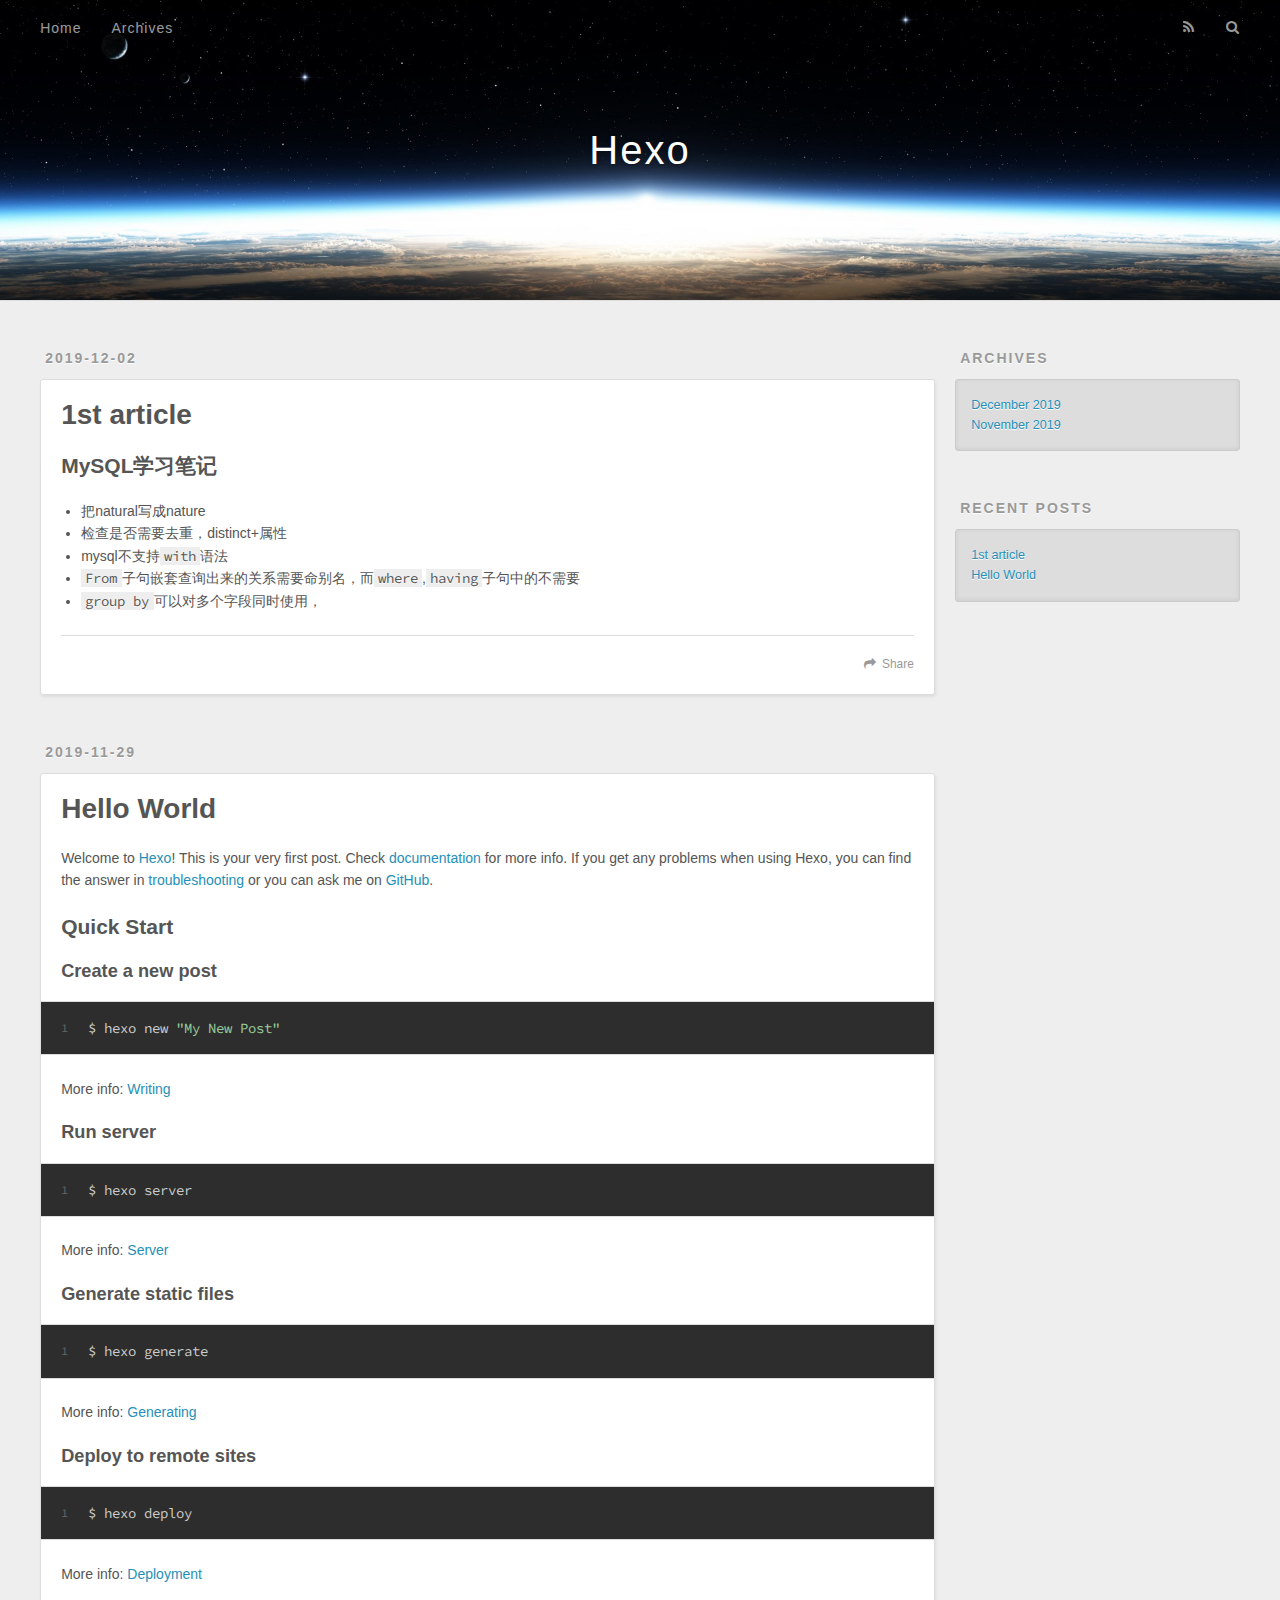
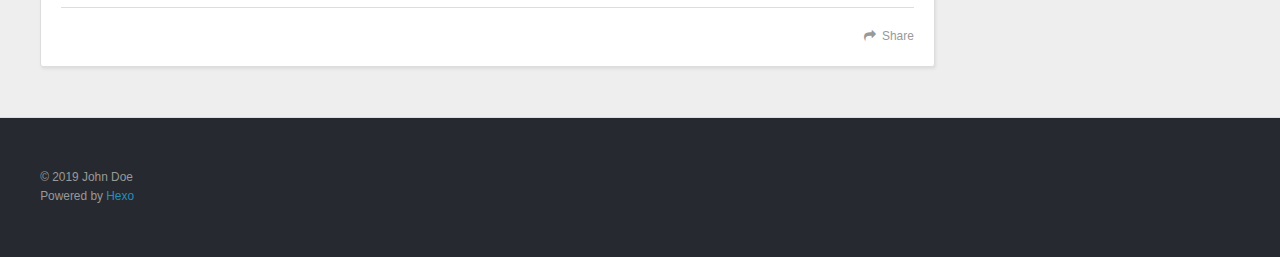
==== index.html @ ac9687e3 "Site updated: 2019-12-02 10:56:01" ====
<!DOCTYPE html>
<html>
<head>
  <meta charset="utf-8">
  

  
  <title>Hexo</title>
  <meta name="viewport" content="width=device-width, initial-scale=1, maximum-scale=1">
  <meta property="og:type" content="website">
<meta property="og:title" content="Hexo">
<meta property="og:url" content="http:&#x2F;&#x2F;yoursite.com&#x2F;index.html">
<meta property="og:site_name" content="Hexo">
<meta property="og:locale" content="en">
<meta name="twitter:card" content="summary">
  
    <link rel="alternate" href="/atom.xml" title="Hexo" type="application/atom+xml">
  
  
    <link rel="icon" href="/favicon.png">
  
  
    <link href="//fonts.googleapis.com/css?family=Source+Code+Pro" rel="stylesheet" type="text/css">
  
  <link rel="stylesheet" href="/css/style.css">
</head>

<body>
  <div id="container">
    <div id="wrap">
      <header id="header">
  <div id="banner"></div>
  <div id="header-outer" class="outer">
    <div id="header-title" class="inner">
      <h1 id="logo-wrap">
        <a href="/" id="logo">Hexo</a>
      </h1>
      
    </div>
    <div id="header-inner" class="inner">
      <nav id="main-nav">
        <a id="main-nav-toggle" class="nav-icon"></a>
        
          <a class="main-nav-link" href="/">Home</a>
        
          <a class="main-nav-link" href="/archives">Archives</a>
        
      </nav>
      <nav id="sub-nav">
        
          <a id="nav-rss-link" class="nav-icon" href="/atom.xml" title="RSS Feed"></a>
        
        <a id="nav-search-btn" class="nav-icon" title="Search"></a>
      </nav>
      <div id="search-form-wrap">
        <form action="//google.com/search" method="get" accept-charset="UTF-8" class="search-form"><input type="search" name="q" class="search-form-input" placeholder="Search"><button type="submit" class="search-form-submit">&#xF002;</button><input type="hidden" name="sitesearch" value="http://yoursite.com"></form>
      </div>
    </div>
  </div>
</header>
      <div class="outer">
        <section id="main">
  
    <article id="post-1st-article" class="article article-type-post" itemscope itemprop="blogPost">
  <div class="article-meta">
    <a href="/2019/12/02/1st-article/" class="article-date">
  <time datetime="2019-12-02T02:53:09.000Z" itemprop="datePublished">2019-12-02</time>
</a>
    
  </div>
  <div class="article-inner">
    
    
      <header class="article-header">
        
  
    <h1 itemprop="name">
      <a class="article-title" href="/2019/12/02/1st-article/">1st article</a>
    </h1>
  

      </header>
    
    <div class="article-entry" itemprop="articleBody">
      
        <h2 id="MySQL学习笔记"><a href="#MySQL学习笔记" class="headerlink" title="MySQL学习笔记"></a>MySQL学习笔记</h2><ul>
<li>把natural写成nature</li>
<li>检查是否需要去重，distinct+属性</li>
<li>mysql不支持<code>with</code>语法</li>
<li><code>From</code>子句嵌套查询出来的关系需要命别名，而<code>where</code>,<code>having</code>子句中的不需要</li>
<li><code>group by</code>可以对多个字段同时使用，</li>
</ul>

      
    </div>
    <footer class="article-footer">
      <a data-url="http://yoursite.com/2019/12/02/1st-article/" data-id="ck3nud4jt0000yc9o1k952nlx" class="article-share-link">Share</a>
      
      
    </footer>
  </div>
  
</article>


  
    <article id="post-hello-world" class="article article-type-post" itemscope itemprop="blogPost">
  <div class="article-meta">
    <a href="/2019/11/29/hello-world/" class="article-date">
  <time datetime="2019-11-29T08:44:15.025Z" itemprop="datePublished">2019-11-29</time>
</a>
    
  </div>
  <div class="article-inner">
    
    
      <header class="article-header">
        
  
    <h1 itemprop="name">
      <a class="article-title" href="/2019/11/29/hello-world/">Hello World</a>
    </h1>
  

      </header>
    
    <div class="article-entry" itemprop="articleBody">
      
        <p>Welcome to <a href="https://hexo.io/" target="_blank" rel="noopener">Hexo</a>! This is your very first post. Check <a href="https://hexo.io/docs/" target="_blank" rel="noopener">documentation</a> for more info. If you get any problems when using Hexo, you can find the answer in <a href="https://hexo.io/docs/troubleshooting.html" target="_blank" rel="noopener">troubleshooting</a> or you can ask me on <a href="https://github.com/hexojs/hexo/issues" target="_blank" rel="noopener">GitHub</a>.</p>
<h2 id="Quick-Start"><a href="#Quick-Start" class="headerlink" title="Quick Start"></a>Quick Start</h2><h3 id="Create-a-new-post"><a href="#Create-a-new-post" class="headerlink" title="Create a new post"></a>Create a new post</h3><figure class="highlight bash"><table><tr><td class="gutter"><pre><span class="line">1</span></pre></td><td class="code"><pre><span class="line">$ hexo new <span class="string">"My New Post"</span></span></pre></td></tr></table></figure>

<p>More info: <a href="https://hexo.io/docs/writing.html" target="_blank" rel="noopener">Writing</a></p>
<h3 id="Run-server"><a href="#Run-server" class="headerlink" title="Run server"></a>Run server</h3><figure class="highlight bash"><table><tr><td class="gutter"><pre><span class="line">1</span></pre></td><td class="code"><pre><span class="line">$ hexo server</span></pre></td></tr></table></figure>

<p>More info: <a href="https://hexo.io/docs/server.html" target="_blank" rel="noopener">Server</a></p>
<h3 id="Generate-static-files"><a href="#Generate-static-files" class="headerlink" title="Generate static files"></a>Generate static files</h3><figure class="highlight bash"><table><tr><td class="gutter"><pre><span class="line">1</span></pre></td><td class="code"><pre><span class="line">$ hexo generate</span></pre></td></tr></table></figure>

<p>More info: <a href="https://hexo.io/docs/generating.html" target="_blank" rel="noopener">Generating</a></p>
<h3 id="Deploy-to-remote-sites"><a href="#Deploy-to-remote-sites" class="headerlink" title="Deploy to remote sites"></a>Deploy to remote sites</h3><figure class="highlight bash"><table><tr><td class="gutter"><pre><span class="line">1</span></pre></td><td class="code"><pre><span class="line">$ hexo deploy</span></pre></td></tr></table></figure>

<p>More info: <a href="https://hexo.io/docs/one-command-deployment.html" target="_blank" rel="noopener">Deployment</a></p>

      
    </div>
    <footer class="article-footer">
      <a data-url="http://yoursite.com/2019/11/29/hello-world/" data-id="ck3nud4k50001yc9oatv3dm6l" class="article-share-link">Share</a>
      
      
    </footer>
  </div>
  
</article>


  


</section>
        
          <aside id="sidebar">
  
    

  
    

  
    
  
    
  <div class="widget-wrap">
    <h3 class="widget-title">Archives</h3>
    <div class="widget">
      <ul class="archive-list"><li class="archive-list-item"><a class="archive-list-link" href="/archives/2019/12/">December 2019</a></li><li class="archive-list-item"><a class="archive-list-link" href="/archives/2019/11/">November 2019</a></li></ul>
    </div>
  </div>


  
    
  <div class="widget-wrap">
    <h3 class="widget-title">Recent Posts</h3>
    <div class="widget">
      <ul>
        
          <li>
            <a href="/2019/12/02/1st-article/">1st article</a>
          </li>
        
          <li>
            <a href="/2019/11/29/hello-world/">Hello World</a>
          </li>
        
      </ul>
    </div>
  </div>

  
</aside>
        
      </div>
      <footer id="footer">
  
  <div class="outer">
    <div id="footer-info" class="inner">
      &copy; 2019 John Doe<br>
      Powered by <a href="http://hexo.io/" target="_blank">Hexo</a>
    </div>
  </div>
</footer>
    </div>
    <nav id="mobile-nav">
  
    <a href="/" class="mobile-nav-link">Home</a>
  
    <a href="/archives" class="mobile-nav-link">Archives</a>
  
</nav>
    

<script src="//ajax.googleapis.com/ajax/libs/jquery/2.0.3/jquery.min.js"></script>


  <link rel="stylesheet" href="/fancybox/jquery.fancybox.css">
  <script src="/fancybox/jquery.fancybox.pack.js"></script>


<script src="/js/script.js"></script>



  </div>
</body>
</html>
---- css/style.css ----
body {
  width: 100%;
}
body:before,
body:after {
  content: "";
  display: table;
}
body:after {
  clear: both;
}
html,
body,
div,
span,
applet,
object,
iframe,
h1,
h2,
h3,
h4,
h5,
h6,
p,
blockquote,
pre,
a,
abbr,
acronym,
address,
big,
cite,
code,
del,
dfn,
em,
img,
ins,
kbd,
q,
s,
samp,
small,
strike,
strong,
sub,
sup,
tt,
var,
dl,
dt,
dd,
ol,
ul,
li,
fieldset,
form,
label,
legend,
table,
caption,
tbody,
tfoot,
thead,
tr,
th,
td {
  margin: 0;
  padding: 0;
  border: 0;
  outline: 0;
  font-weight: inherit;
  font-style: inherit;
  font-family: inherit;
  font-size: 100%;
  vertical-align: baseline;
}
body {
  line-height: 1;
  color: #000;
  background: #fff;
}
ol,
ul {
  list-style: none;
}
table {
  border-collapse: separate;
  border-spacing: 0;
  vertical-align: middle;
}
caption,
th,
td {
  text-align: left;
  font-weight: normal;
  vertical-align: middle;
}
a img {
  border: none;
}
input,
button {
  margin: 0;
  padding: 0;
}
input::-moz-focus-inner,
button::-moz-focus-inner {
  border: 0;
  padding: 0;
}
@font-face {
  font-family: FontAwesome;
  font-style: normal;
  font-weight: normal;
  src: url("fonts/fontawesome-webfont.eot?v=#4.0.3");
  src: url("fonts/fontawesome-webfont.eot?#iefix&v=#4.0.3") format("embedded-opentype"), url("fonts/fontawesome-webfont.woff?v=#4.0.3") format("woff"), url("fonts/fontawesome-webfont.ttf?v=#4.0.3") format("truetype"), url("fonts/fontawesome-webfont.svg#fontawesomeregular?v=#4.0.3") format("svg");
}
html,
body,
#container {
  height: 100%;
}
body {
  background: #eee;
  font: 14px -apple-system, BlinkMacSystemFont, "Segoe UI", "Roboto", "Oxygen", "Ubuntu", "Cantarell", "Fira Sans", "Droid Sans", "Helvetica Neue", sans-serif;
  -webkit-text-size-adjust: 100%;
}
.outer {
  max-width: 1220px;
  margin: 0 auto;
  padding: 0 20px;
}
.outer:before,
.outer:after {
  content: "";
  display: table;
}
.outer:after {
  clear: both;
}
.inner {
  display: inline;
  float: left;
  width: 98.33333333333333%;
  margin: 0 0.833333333333333%;
}
.left,
.alignleft {
  float: left;
}
.right,
.alignright {
  float: right;
}
.clear {
  clear: both;
}
#container {
  position: relative;
}
.mobile-nav-on {
  overflow: hidden;
}
#wrap {
  height: 100%;
  width: 100%;
  position: absolute;
  top: 0;
  left: 0;
  -webkit-transition: 0.2s ease-out;
  -moz-transition: 0.2s ease-out;
  -ms-transition: 0.2s ease-out;
  transition: 0.2s ease-out;
  z-index: 1;
  background: #eee;
}
.mobile-nav-on #wrap {
  left: 280px;
}
@media screen and (min-width: 768px) {
  #main {
    display: inline;
    float: left;
    width: 73.33333333333333%;
    margin: 0 0.833333333333333%;
  }
}
.article-date,
.article-category-link,
.archive-year,
.widget-title {
  text-decoration: none;
  text-transform: uppercase;
  letter-spacing: 2px;
  color: #999;
  margin-bottom: 1em;
  margin-left: 5px;
  line-height: 1em;
  text-shadow: 0 1px #fff;
  font-weight: bold;
}
.article-inner,
.archive-article-inner {
  background: #fff;
  -webkit-box-shadow: 1px 2px 3px #ddd;
  box-shadow: 1px 2px 3px #ddd;
  border: 1px solid #ddd;
  border-radius: 3px;
}
.article-entry h1,
.widget h1 {
  font-size: 2em;
}
.article-entry h2,
.widget h2 {
  font-size: 1.5em;
}
.article-entry h3,
.widget h3 {
  font-size: 1.3em;
}
.article-entry h4,
.widget h4 {
  font-size: 1.2em;
}
.article-entry h5,
.widget h5 {
  font-size: 1em;
}
.article-entry h6,
.widget h6 {
  font-size: 1em;
  color: #999;
}
.article-entry hr,
.widget hr {
  border: 1px dashed #ddd;
}
.article-entry strong,
.widget strong {
  font-weight: bold;
}
.article-entry em,
.widget em,
.article-entry cite,
.widget cite {
  font-style: italic;
}
.article-entry sup,
.widget sup,
.article-entry sub,
.widget sub {
  font-size: 0.75em;
  line-height: 0;
  position: relative;
  vertical-align: baseline;
}
.article-entry sup,
.widget sup {
  top: -0.5em;
}
.article-entry sub,
.widget sub {
  bottom: -0.2em;
}
.article-entry small,
.widget small {
  font-size: 0.85em;
}
.article-entry acronym,
.widget acronym,
.article-entry abbr,
.widget abbr {
  border-bottom: 1px dotted;
}
.article-entry ul,
.widget ul,
.article-entry ol,
.widget ol,
.article-entry dl,
.widget dl {
  margin: 0 20px;
  line-height: 1.6em;
}
.article-entry ul ul,
.widget ul ul,
.article-entry ol ul,
.widget ol ul,
.article-entry ul ol,
.widget ul ol,
.article-entry ol ol,
.widget ol ol {
  margin-top: 0;
  margin-bottom: 0;
}
.article-entry ul,
.widget ul {
  list-style: disc;
}
.article-entry ol,
.widget ol {
  list-style: decimal;
}
.article-entry dt,
.widget dt {
  font-weight: bold;
}
#header {
  height: 300px;
  position: relative;
  border-bottom: 1px solid #ddd;
}
#header:before,
#header:after {
  content: "";
  position: absolute;
  left: 0;
  right: 0;
  height: 40px;
}
#header:before {
  top: 0;
  background: -webkit-linear-gradient(rgba(0,0,0,0.2), transparent);
  background: -moz-linear-gradient(rgba(0,0,0,0.2), transparent);
  background: -ms-linear-gradient(rgba(0,0,0,0.2), transparent);
  background: linear-gradient(rgba(0,0,0,0.2), transparent);
}
#header:after {
  bottom: 0;
  background: -webkit-linear-gradient(transparent, rgba(0,0,0,0.2));
  background: -moz-linear-gradient(transparent, rgba(0,0,0,0.2));
  background: -ms-linear-gradient(transparent, rgba(0,0,0,0.2));
  background: linear-gradient(transparent, rgba(0,0,0,0.2));
}
#header-outer {
  height: 100%;
  position: relative;
}
#header-inner {
  position: relative;
  overflow: hidden;
}
#banner {
  position: absolute;
  top: 0;
  left: 0;
  width: 100%;
  height: 100%;
  background: url("images/banner.jpg") center #000;
  -webkit-background-size: cover;
  -moz-background-size: cover;
  background-size: cover;
  z-index: -1;
}
#header-title {
  text-align: center;
  height: 40px;
  position: absolute;
  top: 50%;
  left: 0;
  margin-top: -20px;
}
#logo,
#subtitle {
  text-decoration: none;
  color: #fff;
  font-weight: 300;
  text-shadow: 0 1px 4px rgba(0,0,0,0.3);
}
#logo {
  font-size: 40px;
  line-height: 40px;
  letter-spacing: 2px;
}
#subtitle {
  font-size: 16px;
  line-height: 16px;
  letter-spacing: 1px;
}
#subtitle-wrap {
  margin-top: 16px;
}
#main-nav {
  float: left;
  margin-left: -15px;
}
.nav-icon,
.main-nav-link {
  float: left;
  color: #fff;
  opacity: 0.6;
  text-decoration: none;
  text-shadow: 0 1px rgba(0,0,0,0.2);
  -webkit-transition: opacity 0.2s;
  -moz-transition: opacity 0.2s;
  -ms-transition: opacity 0.2s;
  transition: opacity 0.2s;
  display: block;
  padding: 20px 15px;
}
.nav-icon:hover,
.main-nav-link:hover {
  opacity: 1;
}
.nav-icon {
  font-family: FontAwesome;
  text-align: center;
  font-size: 14px;
  width: 14px;
  height: 14px;
  padding: 20px 15px;
  position: relative;
  cursor: pointer;
}
.main-nav-link {
  font-weight: 300;
  letter-spacing: 1px;
}
@media screen and (max-width: 479px) {
  .main-nav-link {
    display: none;
  }
}
#main-nav-toggle {
  display: none;
}
#main-nav-toggle:before {
  content: "\f0c9";
}
@media screen and (max-width: 479px) {
  #main-nav-toggle {
    display: block;
  }
}
#sub-nav {
  float: right;
  margin-right: -15px;
}
#nav-rss-link:before {
  content: "\f09e";
}
#nav-search-btn:before {
  content: "\f002";
}
#search-form-wrap {
  position: absolute;
  top: 15px;
  width: 150px;
  height: 30px;
  right: -150px;
  opacity: 0;
  -webkit-transition: 0.2s ease-out;
  -moz-transition: 0.2s ease-out;
  -ms-transition: 0.2s ease-out;
  transition: 0.2s ease-out;
}
#search-form-wrap.on {
  opacity: 1;
  right: 0;
}
@media screen and (max-width: 479px) {
  #search-form-wrap {
    width: 100%;
    right: -100%;
  }
}
.search-form {
  position: absolute;
  top: 0;
  left: 0;
  right: 0;
  background: #fff;
  padding: 5px 15px;
  border-radius: 15px;
  -webkit-box-shadow: 0 0 10px rgba(0,0,0,0.3);
  box-shadow: 0 0 10px rgba(0,0,0,0.3);
}
.search-form-input {
  border: none;
  background: none;
  color: #555;
  width: 100%;
  font: 13px -apple-system, BlinkMacSystemFont, "Segoe UI", "Roboto", "Oxygen", "Ubuntu", "Cantarell", "Fira Sans", "Droid Sans", "Helvetica Neue", sans-serif;
  outline: none;
}
.search-form-input::-webkit-search-results-decoration,
.search-form-input::-webkit-search-cancel-button {
  -webkit-appearance: none;
}
.search-form-submit {
  position: absolute;
  top: 50%;
  right: 10px;
  margin-top: -7px;
  font: 13px FontAwesome;
  border: none;
  background: none;
  color: #bbb;
  cursor: pointer;
}
.search-form-submit:hover,
.search-form-submit:focus {
  color: #777;
}
.article {
  margin: 50px 0;
}
.article-inner {
  overflow: hidden;
}
.article-meta:before,
.article-meta:after {
  content: "";
  display: table;
}
.article-meta:after {
  clear: both;
}
.article-date {
  float: left;
}
.article-category {
  float: left;
  line-height: 1em;
  color: #ccc;
  text-shadow: 0 1px #fff;
  margin-left: 8px;
}
.article-category:before {
  content: "\2022";
}
.article-category-link {
  margin: 0 12px 1em;
}
.article-header {
  padding: 20px 20px 0;
}
.article-title {
  text-decoration: none;
  font-size: 2em;
  font-weight: bold;
  color: #555;
  line-height: 1.1em;
  -webkit-transition: color 0.2s;
  -moz-transition: color 0.2s;
  -ms-transition: color 0.2s;
  transition: color 0.2s;
}
a.article-title:hover {
  color: #258fb8;
}
.article-entry {
  color: #555;
  padding: 0 20px;
}
.article-entry:before,
.article-entry:after {
  content: "";
  display: table;
}
.article-entry:after {
  clear: both;
}
.article-entry p,
.article-entry table {
  line-height: 1.6em;
  margin: 1.6em 0;
}
.article-entry h1,
.article-entry h2,
.article-entry h3,
.article-entry h4,
.article-entry h5,
.article-entry h6 {
  font-weight: bold;
}
.article-entry h1,
.article-entry h2,
.article-entry h3,
.article-entry h4,
.article-entry h5,
.article-entry h6 {
  line-height: 1.1em;
  margin: 1.1em 0;
}
.article-entry a {
  color: #258fb8;
  text-decoration: none;
}
.article-entry a:hover {
  text-decoration: underline;
}
.article-entry ul,
.article-entry ol,
.article-entry dl {
  margin-top: 1.6em;
  margin-bottom: 1.6em;
}
.article-entry img,
.article-entry video {
  max-width: 100%;
  height: auto;
  display: block;
  margin: auto;
}
.article-entry iframe {
  border: none;
}
.article-entry table {
  width: 100%;
  border-collapse: collapse;
  border-spacing: 0;
}
.article-entry th {
  font-weight: bold;
  border-bottom: 3px solid #ddd;
  padding-bottom: 0.5em;
}
.article-entry td {
  border-bottom: 1px solid #ddd;
  padding: 10px 0;
}
.article-entry blockquote {
  font-family: Georgia, "Times New Roman", serif;
  font-size: 1.4em;
  margin: 1.6em 20px;
  text-align: center;
}
.article-entry blockquote footer {
  font-size: 14px;
  margin: 1.6em 0;
  font-family: -apple-system, BlinkMacSystemFont, "Segoe UI", "Roboto", "Oxygen", "Ubuntu", "Cantarell", "Fira Sans", "Droid Sans", "Helvetica Neue", sans-serif;
}
.article-entry blockquote footer cite:before {
  content: "—";
  padding: 0 0.5em;
}
.article-entry .pullquote {
  text-align: left;
  width: 45%;
  margin: 0;
}
.article-entry .pullquote.left {
  margin-left: 0.5em;
  margin-right: 1em;
}
.article-entry .pullquote.right {
  margin-right: 0.5em;
  margin-left: 1em;
}
.article-entry .caption {
  color: #999;
  display: block;
  font-size: 0.9em;
  margin-top: 0.5em;
  position: relative;
  text-align: center;
}
.article-entry .video-container {
  position: relative;
  padding-top: 56.25%;
  height: 0;
  overflow: hidden;
}
.article-entry .video-container iframe,
.article-entry .video-container object,
.article-entry .video-container embed {
  position: absolute;
  top: 0;
  left: 0;
  width: 100%;
  height: 100%;
  margin-top: 0;
}
.article-more-link a {
  display: inline-block;
  line-height: 1em;
  padding: 6px 15px;
  border-radius: 15px;
  background: #eee;
  color: #999;
  text-shadow: 0 1px #fff;
  text-decoration: none;
}
.article-more-link a:hover {
  background: #258fb8;
  color: #fff;
  text-decoration: none;
  text-shadow: 0 1px #1e7293;
}
.article-footer {
  font-size: 0.85em;
  line-height: 1.6em;
  border-top: 1px solid #ddd;
  padding-top: 1.6em;
  margin: 0 20px 20px;
}
.article-footer:before,
.article-footer:after {
  content: "";
  display: table;
}
.article-footer:after {
  clear: both;
}
.article-footer a {
  color: #999;
  text-decoration: none;
}
.article-footer a:hover {
  color: #555;
}
.article-tag-list-item {
  float: left;
  margin-right: 10px;
}
.article-tag-list-link:before {
  content: "#";
}
.article-comment-link {
  float: right;
}
.article-comment-link:before {
  content: "\f075";
  font-family: FontAwesome;
  padding-right: 8px;
}
.article-share-link {
  cursor: pointer;
  float: right;
  margin-left: 20px;
}
.article-share-link:before {
  content: "\f064";
  font-family: FontAwesome;
  padding-right: 6px;
}
#article-nav {
  position: relative;
}
#article-nav:before,
#article-nav:after {
  content: "";
  display: table;
}
#article-nav:after {
  clear: both;
}
@media screen and (min-width: 768px) {
  #article-nav {
    margin: 50px 0;
  }
  #article-nav:before {
    width: 8px;
    height: 8px;
    position: absolute;
    top: 50%;
    left: 50%;
    margin-top: -4px;
    margin-left: -4px;
    content: "";
    border-radius: 50%;
    background: #ddd;
    -webkit-box-shadow: 0 1px 2px #fff;
    box-shadow: 0 1px 2px #fff;
  }
}
.article-nav-link-wrap {
  text-decoration: none;
  text-shadow: 0 1px #fff;
  color: #999;
  -webkit-box-sizing: border-box;
  -moz-box-sizing: border-box;
  box-sizing: border-box;
  margin-top: 50px;
  text-align: center;
  display: block;
}
.article-nav-link-wrap:hover {
  color: #555;
}
@media screen and (min-width: 768px) {
  .article-nav-link-wrap {
    width: 50%;
    margin-top: 0;
  }
}
@media screen and (min-width: 768px) {
  #article-nav-newer {
    float: left;
    text-align: right;
    padding-right: 20px;
  }
}
@media screen and (min-width: 768px) {
  #article-nav-older {
    float: right;
    text-align: left;
    padding-left: 20px;
  }
}
.article-nav-caption {
  text-transform: uppercase;
  letter-spacing: 2px;
  color: #ddd;
  line-height: 1em;
  font-weight: bold;
}
#article-nav-newer .article-nav-caption {
  margin-right: -2px;
}
.article-nav-title {
  font-size: 0.85em;
  line-height: 1.6em;
  margin-top: 0.5em;
}
.article-share-box {
  position: absolute;
  display: none;
  background: #fff;
  -webkit-box-shadow: 1px 2px 10px rgba(0,0,0,0.2);
  box-shadow: 1px 2px 10px rgba(0,0,0,0.2);
  border-radius: 3px;
  margin-left: -145px;
  overflow: hidden;
  z-index: 1;
}
.article-share-box.on {
  display: block;
}
.article-share-input {
  width: 100%;
  background: none;
  -webkit-box-sizing: border-box;
  -moz-box-sizing: border-box;
  box-sizing: border-box;
  font: 14px -apple-system, BlinkMacSystemFont, "Segoe UI", "Roboto", "Oxygen", "Ubuntu", "Cantarell", "Fira Sans", "Droid Sans", "Helvetica Neue", sans-serif;
  padding: 0 15px;
  color: #555;
  outline: none;
  border: 1px solid #ddd;
  border-radius: 3px 3px 0 0;
  height: 36px;
  line-height: 36px;
}
.article-share-links {
  background: #eee;
}
.article-share-links:before,
.article-share-links:after {
  content: "";
  display: table;
}
.article-share-links:after {
  clear: both;
}
.article-share-twitter,
.article-share-facebook,
.article-share-pinterest,
.article-share-google {
  width: 50px;
  height: 36px;
  display: block;
  float: left;
  position: relative;
  color: #999;
  text-shadow: 0 1px #fff;
}
.article-share-twitter:before,
.article-share-facebook:before,
.article-share-pinterest:before,
.article-share-google:before {
  font-size: 20px;
  font-family: FontAwesome;
  width: 20px;
  height: 20px;
  position: absolute;
  top: 50%;
  left: 50%;
  margin-top: -10px;
  margin-left: -10px;
  text-align: center;
}
.article-share-twitter:hover,
.article-share-facebook:hover,
.article-share-pinterest:hover,
.article-share-google:hover {
  color: #fff;
}
.article-share-twitter:before {
  content: "\f099";
}
.article-share-twitter:hover {
  background: #00aced;
  text-shadow: 0 1px #008abe;
}
.article-share-facebook:before {
  content: "\f09a";
}
.article-share-facebook:hover {
  background: #3b5998;
  text-shadow: 0 1px #2f477a;
}
.article-share-pinterest:before {
  content: "\f0d2";
}
.article-share-pinterest:hover {
  background: #cb2027;
  text-shadow: 0 1px #a21a1f;
}
.article-share-google:before {
  content: "\f0d5";
}
.article-share-google:hover {
  background: #dd4b39;
  text-shadow: 0 1px #be3221;
}
.article-gallery {
  background: #000;
  position: relative;
}
.article-gallery-photos {
  position: relative;
  overflow: hidden;
}
.article-gallery-img {
  display: none;
  max-width: 100%;
}
.article-gallery-img:first-child {
  display: block;
}
.article-gallery-img.loaded {
  position: absolute;
  display: block;
}
.article-gallery-img img {
  display: block;
  max-width: 100%;
  margin: 0 auto;
}
#comments {
  background: #fff;
  -webkit-box-shadow: 1px 2px 3px #ddd;
  box-shadow: 1px 2px 3px #ddd;
  padding: 20px;
  border: 1px solid #ddd;
  border-radius: 3px;
  margin: 50px 0;
}
#comments a {
  color: #258fb8;
}
.archives-wrap {
  margin: 50px 0;
}
.archives:before,
.archives:after {
  content: "";
  display: table;
}
.archives:after {
  clear: both;
}
.archive-year-wrap {
  margin-bottom: 1em;
}
.archives {
  -webkit-column-gap: 10px;
  -moz-column-gap: 10px;
  column-gap: 10px;
}
@media screen and (min-width: 480px) and (max-width: 767px) {
  .archives {
    -webkit-column-count: 2;
    -moz-column-count: 2;
    column-count: 2;
  }
}
@media screen and (min-width: 768px) {
  .archives {
    -webkit-column-count: 3;
    -moz-column-count: 3;
    column-count: 3;
  }
}
.archive-article {
  -webkit-column-break-inside: avoid;
  page-break-inside: avoid;
  overflow: hidden;
  break-inside: avoid-column;
}
.archive-article-inner {
  padding: 10px;
  margin-bottom: 15px;
}
.archive-article-title {
  text-decoration: none;
  font-weight: bold;
  color: #555;
  -webkit-transition: color 0.2s;
  -moz-transition: color 0.2s;
  -ms-transition: color 0.2s;
  transition: color 0.2s;
  line-height: 1.6em;
}
.archive-article-title:hover {
  color: #258fb8;
}
.archive-article-footer {
  margin-top: 1em;
}
.archive-article-date {
  color: #999;
  text-decoration: none;
  font-size: 0.85em;
  line-height: 1em;
  margin-bottom: 0.5em;
  display: block;
}
#page-nav {
  margin: 50px auto;
  background: #fff;
  -webkit-box-shadow: 1px 2px 3px #ddd;
  box-shadow: 1px 2px 3px #ddd;
  border: 1px solid #ddd;
  border-radius: 3px;
  text-align: center;
  color: #999;
  overflow: hidden;
}
#page-nav:before,
#page-nav:after {
  content: "";
  display: table;
}
#page-nav:after {
  clear: both;
}
#page-nav a,
#page-nav span {
  padding: 10px 20px;
  line-height: 1;
  height: 2ex;
}
#page-nav a {
  color: #999;
  text-decoration: none;
}
#page-nav a:hover {
  background: #999;
  color: #fff;
}
#page-nav .prev {
  float: left;
}
#page-nav .next {
  float: right;
}
#page-nav .page-number {
  display: inline-block;
}
@media screen and (max-width: 479px) {
  #page-nav .page-number {
    display: none;
  }
}
#page-nav .current {
  color: #555;
  font-weight: bold;
}
#page-nav .space {
  color: #ddd;
}
#footer {
  background: #262a30;
  padding: 50px 0;
  border-top: 1px solid #ddd;
  color: #999;
}
#footer a {
  color: #258fb8;
  text-decoration: none;
}
#footer a:hover {
  text-decoration: underline;
}
#footer-info {
  line-height: 1.6em;
  font-size: 0.85em;
}
.article-entry pre,
.article-entry .highlight {
  background: #2d2d2d;
  margin: 0 -20px;
  padding: 15px 20px;
  border-style: solid;
  border-color: #ddd;
  border-width: 1px 0;
  overflow: auto;
  color: #ccc;
  line-height: 22.400000000000002px;
}
.article-entry .highlight .gutter pre,
.article-entry .gist .gist-file .gist-data .line-numbers {
  color: #666;
  font-size: 0.85em;
}
.article-entry pre,
.article-entry code {
  font-family: "Source Code Pro", Consolas, Monaco, Menlo, Consolas, monospace;
}
.article-entry code {
  background: #eee;
  text-shadow: 0 1px #fff;
  padding: 0 0.3em;
}
.article-entry pre code {
  background: none;
  text-shadow: none;
  padding: 0;
}
.article-entry .highlight pre {
  border: none;
  margin: 0;
  padding: 0;
}
.article-entry .highlight table {
  margin: 0;
  width: auto;
}
.article-entry .highlight td {
  border: none;
  padding: 0;
}
.article-entry .highlight figcaption {
  font-size: 0.85em;
  color: #999;
  line-height: 1em;
  margin-bottom: 1em;
}
.article-entry .highlight figcaption:before,
.article-entry .highlight figcaption:after {
  content: "";
  display: table;
}
.article-entry .highlight figcaption:after {
  clear: both;
}
.article-entry .highlight figcaption a {
  float: right;
}
.article-entry .highlight .gutter pre {
  text-align: right;
  padding-right: 20px;
}
.article-entry .highlight .line {
  height: 22.400000000000002px;
}
.article-entry .highlight .line.marked {
  background: #515151;
}
.article-entry .gist {
  margin: 0 -20px;
  border-style: solid;
  border-color: #ddd;
  border-width: 1px 0;
  background: #2d2d2d;
  padding: 15px 20px 15px 0;
}
.article-entry .gist .gist-file {
  border: none;
  font-family: "Source Code Pro", Consolas, Monaco, Menlo, Consolas, monospace;
  margin: 0;
}
.article-entry .gist .gist-file .gist-data {
  background: none;
  border: none;
}
.article-entry .gist .gist-file .gist-data .line-numbers {
  background: none;
  border: none;
  padding: 0 20px 0 0;
}
.article-entry .gist .gist-file .gist-data .line-data {
  padding: 0 !important;
}
.article-entry .gist .gist-file .highlight {
  margin: 0;
  padding: 0;
  border: none;
}
.article-entry .gist .gist-file .gist-meta {
  background: #2d2d2d;
  color: #999;
  font: 0.85em -apple-system, BlinkMacSystemFont, "Segoe UI", "Roboto", "Oxygen", "Ubuntu", "Cantarell", "Fira Sans", "Droid Sans", "Helvetica Neue", sans-serif;
  text-shadow: 0 0;
  padding: 0;
  margin-top: 1em;
  margin-left: 20px;
}
.article-entry .gist .gist-file .gist-meta a {
  color: #258fb8;
  font-weight: normal;
}
.article-entry .gist .gist-file .gist-meta a:hover {
  text-decoration: underline;
}
pre .comment,
pre .title {
  color: #999;
}
pre .variable,
pre .attribute,
pre .tag,
pre .regexp,
pre .ruby .constant,
pre .xml .tag .title,
pre .xml .pi,
pre .xml .doctype,
pre .html .doctype,
pre .css .id,
pre .css .class,
pre .css .pseudo {
  color: #f2777a;
}
pre .number,
pre .preprocessor,
pre .built_in,
pre .literal,
pre .params,
pre .constant {
  color: #f99157;
}
pre .class,
pre .ruby .class .title,
pre .css .rules .attribute {
  color: #9c9;
}
pre .string,
pre .value,
pre .inheritance,
pre .header,
pre .ruby .symbol,
pre .xml .cdata {
  color: #9c9;
}
pre .css .hexcolor {
  color: #6cc;
}
pre .function,
pre .python .decorator,
pre .python .title,
pre .ruby .function .title,
pre .ruby .title .keyword,
pre .perl .sub,
pre .javascript .title,
pre .coffeescript .title {
  color: #69c;
}
pre .keyword,
pre .javascript .function {
  color: #c9c;
}
@media screen and (max-width: 479px) {
  #mobile-nav {
    position: absolute;
    top: 0;
    left: 0;
    width: 280px;
    height: 100%;
    background: #191919;
    border-right: 1px solid #fff;
  }
}
@media screen and (max-width: 479px) {
  .mobile-nav-link {
    display: block;
    color: #999;
    text-decoration: none;
    padding: 15px 20px;
    font-weight: bold;
  }
  .mobile-nav-link:hover {
    color: #fff;
  }
}
@media screen and (min-width: 768px) {
  #sidebar {
    display: inline;
    float: left;
    width: 23.333333333333332%;
    margin: 0 0.833333333333333%;
  }
}
.widget-wrap {
  margin: 50px 0;
}
.widget {
  color: #777;
  text-shadow: 0 1px #fff;
  background: #ddd;
  -webkit-box-shadow: 0 -1px 4px #ccc inset;
  box-shadow: 0 -1px 4px #ccc inset;
  border: 1px solid #ccc;
  padding: 15px;
  border-radius: 3px;
}
.widget a {
  color: #258fb8;
  text-decoration: none;
}
.widget a:hover {
  text-decoration: underline;
}
.widget ul ul,
.widget ol ul,
.widget dl ul,
.widget ul ol,
.widget ol ol,
.widget dl ol,
.widget ul dl,
.widget ol dl,
.widget dl dl {
  margin-left: 15px;
  list-style: disc;
}
.widget {
  line-height: 1.6em;
  word-wrap: break-word;
  font-size: 0.9em;
}
.widget ul,
.widget ol {
  list-style: none;
  margin: 0;
}
.widget ul ul,
.widget ol ul,
.widget ul ol,
.widget ol ol {
  margin: 0 20px;
}
.widget ul ul,
.widget ol ul {
  list-style: disc;
}
.widget ul ol,
.widget ol ol {
  list-style: decimal;
}
.category-list-count,
.tag-list-count,
.archive-list-count {
  padding-left: 5px;
  color: #999;
  font-size: 0.85em;
}
.category-list-count:before,
.tag-list-count:before,
.archive-list-count:before {
  content: "(";
}
.category-list-count:after,
.tag-list-count:after,
.archive-list-count:after {
  content: ")";
}
.tagcloud a {
  margin-right: 5px;
  display: inline-block;
}
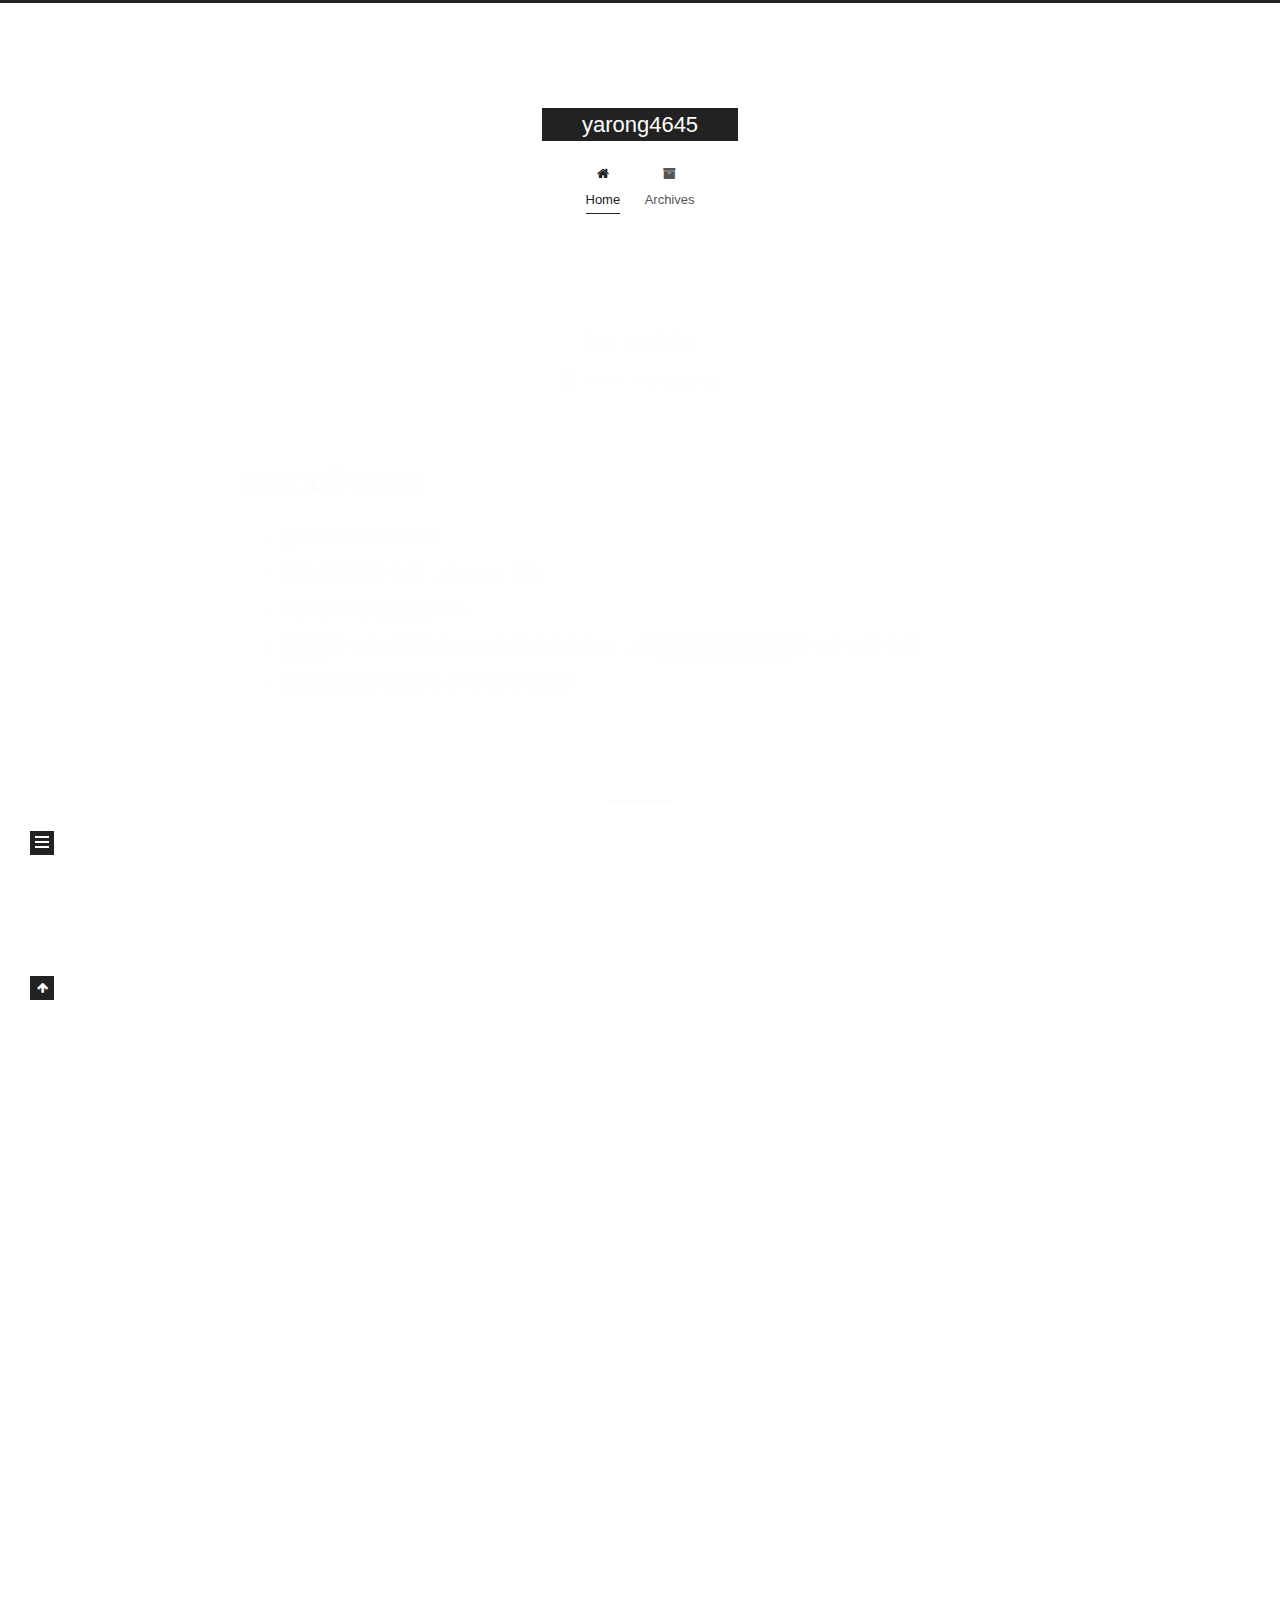
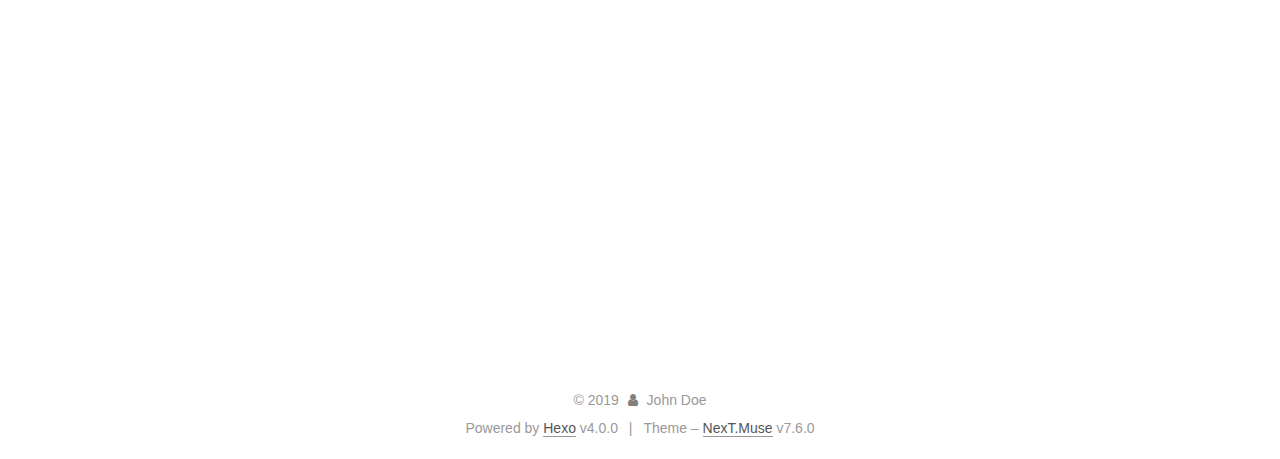
==== commit d9d9a01a: "Site updated: 2019-12-02 16:23:09" ====
--- a/index.html
+++ b/index.html
@@ -1,89 +1,210 @@
 <!DOCTYPE html>
-<html>
+<html lang="en">
 <head>
-  <meta charset="utf-8">
-  
-
-  
-  <title>Hexo</title>
-  <meta name="viewport" content="width=device-width, initial-scale=1, maximum-scale=1">
+  <meta charset="UTF-8">
+<meta name="viewport" content="width=device-width, initial-scale=1, maximum-scale=2">
+<meta name="theme-color" content="#222">
+<meta name="generator" content="Hexo 4.0.0">
+  <link rel="apple-touch-icon" sizes="180x180" href="/images/apple-touch-icon-next.png">
+  <link rel="icon" type="image/png" sizes="32x32" href="/images/favicon-32x32-next.png">
+  <link rel="icon" type="image/png" sizes="16x16" href="/images/favicon-16x16-next.png">
+  <link rel="mask-icon" href="/images/logo.svg" color="#222">
+
+<link rel="stylesheet" href="/css/main.css">
+
+
+<link rel="stylesheet" href="/lib/font-awesome/css/font-awesome.min.css">
+
+
+<script id="hexo-configurations">
+  var NexT = window.NexT || {};
+  var CONFIG = {
+    hostname: new URL('http://yoursite.com').hostname,
+    root: '/',
+    scheme: 'Muse',
+    version: '7.6.0',
+    exturl: false,
+    sidebar: {"position":"left","display":"post","padding":18,"offset":12,"onmobile":false},
+    copycode: {"enable":false,"show_result":false,"style":null},
+    back2top: {"enable":true,"sidebar":false,"scrollpercent":false},
+    bookmark: {"enable":false,"color":"#222","save":"auto"},
+    fancybox: false,
+    mediumzoom: false,
+    lazyload: false,
+    pangu: false,
+    algolia: {
+      appID: '',
+      apiKey: '',
+      indexName: '',
+      hits: {"per_page":10},
+      labels: {"input_placeholder":"Search for Posts","hits_empty":"We didn't find any results for the search: ${query}","hits_stats":"${hits} results found in ${time} ms"}
+    },
+    localsearch: {"enable":false,"trigger":"auto","top_n_per_article":1,"unescape":false,"preload":false},
+    path: '',
+    motion: {"enable":true,"async":false,"transition":{"post_block":"fadeIn","post_header":"slideDownIn","post_body":"slideDownIn","coll_header":"slideLeftIn","sidebar":"slideUpIn"}}
+  };
+</script>
+
   <meta property="og:type" content="website">
-<meta property="og:title" content="Hexo">
+<meta property="og:title" content="yarong4645">
 <meta property="og:url" content="http:&#x2F;&#x2F;yoursite.com&#x2F;index.html">
-<meta property="og:site_name" content="Hexo">
+<meta property="og:site_name" content="yarong4645">
 <meta property="og:locale" content="en">
 <meta name="twitter:card" content="summary">
-  
-    <link rel="alternate" href="/atom.xml" title="Hexo" type="application/atom+xml">
-  
-  
-    <link rel="icon" href="/favicon.png">
-  
-  
-    <link href="//fonts.googleapis.com/css?family=Source+Code+Pro" rel="stylesheet" type="text/css">
-  
-  <link rel="stylesheet" href="/css/style.css">
+
+<link rel="canonical" href="http://yoursite.com/">
+
+
+<script id="page-configurations">
+  // https://hexo.io/docs/variables.html
+  CONFIG.page = {
+    sidebar: "",
+    isHome: true,
+    isPost: false,
+    isPage: false,
+    isArchive: false
+  };
+</script>
+
+  <title>yarong4645</title>
+  
+
+
+
+
+
+
+  <noscript>
+  <style>
+  .use-motion .brand,
+  .use-motion .menu-item,
+  .sidebar-inner,
+  .use-motion .post-block,
+  .use-motion .pagination,
+  .use-motion .comments,
+  .use-motion .post-header,
+  .use-motion .post-body,
+  .use-motion .collection-header { opacity: initial; }
+
+  .use-motion .site-title,
+  .use-motion .site-subtitle {
+    opacity: initial;
+    top: initial;
+  }
+
+  .use-motion .logo-line-before i { left: initial; }
+  .use-motion .logo-line-after i { right: initial; }
+  </style>
+</noscript>
+
 </head>
 
-<body>
-  <div id="container">
-    <div id="wrap">
-      <header id="header">
-  <div id="banner"></div>
-  <div id="header-outer" class="outer">
-    <div id="header-title" class="inner">
-      <h1 id="logo-wrap">
-        <a href="/" id="logo">Hexo</a>
-      </h1>
+<body itemscope itemtype="http://schema.org/WebPage">
+  <div class="container use-motion">
+    <div class="headband"></div>
+
+    <header class="header" itemscope itemtype="http://schema.org/WPHeader">
+      <div class="header-inner"><div class="site-brand-container">
+  <div class="site-meta">
+
+    <div>
+      <a href="/" class="brand" rel="start">
+        <span class="logo-line-before"><i></i></span>
+        <span class="site-title">yarong4645</span>
+        <span class="logo-line-after"><i></i></span>
+      </a>
+    </div>
+  </div>
+
+  <div class="site-nav-toggle">
+    <div class="toggle" aria-label="Toggle navigation bar">
+      <span class="toggle-line toggle-line-first"></span>
+      <span class="toggle-line toggle-line-middle"></span>
+      <span class="toggle-line toggle-line-last"></span>
+    </div>
+  </div>
+</div>
+
+
+<nav class="site-nav">
+  
+  <ul id="menu" class="menu">
+        <li class="menu-item menu-item-home">
+
+    <a href="/" rel="section"><i class="fa fa-fw fa-home"></i>Home</a>
+
+  </li>
+        <li class="menu-item menu-item-archives">
+
+    <a href="/archives/" rel="section"><i class="fa fa-fw fa-archive"></i>Archives</a>
+
+  </li>
+  </ul>
+
+</nav>
+</div>
+    </header>
+
+    
+  <div class="back-to-top">
+    <i class="fa fa-arrow-up"></i>
+    <span>0%</span>
+  </div>
+
+
+    <main class="main">
+      <div class="main-inner">
+        <div class="content-wrap">
+          
+
+          <div class="content">
+            
+
+  <div class="posts-expand">
+        
+  
+  
+  <article itemscope itemtype="http://schema.org/Article" class="post-block home" lang="en">
+    <link itemprop="mainEntityOfPage" href="http://yoursite.com/2019/12/02/1st-article/">
+
+    <span hidden itemprop="author" itemscope itemtype="http://schema.org/Person">
+      <meta itemprop="image" content="/images/avatar.gif">
+      <meta itemprop="name" content="John Doe">
+      <meta itemprop="description" content="">
+    </span>
+
+    <span hidden itemprop="publisher" itemscope itemtype="http://schema.org/Organization">
+      <meta itemprop="name" content="yarong4645">
+    </span>
+      <header class="post-header">
+        <h1 class="post-title" itemprop="name headline">
+          
+            <a href="/2019/12/02/1st-article/" class="post-title-link" itemprop="url">1st article</a>
+        </h1>
+
+        <div class="post-meta">
+            <span class="post-meta-item">
+              <span class="post-meta-item-icon">
+                <i class="fa fa-calendar-o"></i>
+              </span>
+              <span class="post-meta-item-text">Posted on</span>
+              
+
+              <time title="Created: 2019-12-02 10:53:09 / Modified: 10:55:22" itemprop="dateCreated datePublished" datetime="2019-12-02T10:53:09+08:00">2019-12-02</time>
+            </span>
+
+          
+
+        </div>
+      </header>
+
+    
+    
+    
+    <div class="post-body" itemprop="articleBody">
+
       
-    </div>
-    <div id="header-inner" class="inner">
-      <nav id="main-nav">
-        <a id="main-nav-toggle" class="nav-icon"></a>
-        
-          <a class="main-nav-link" href="/">Home</a>
-        
-          <a class="main-nav-link" href="/archives">Archives</a>
-        
-      </nav>
-      <nav id="sub-nav">
-        
-          <a id="nav-rss-link" class="nav-icon" href="/atom.xml" title="RSS Feed"></a>
-        
-        <a id="nav-search-btn" class="nav-icon" title="Search"></a>
-      </nav>
-      <div id="search-form-wrap">
-        <form action="//google.com/search" method="get" accept-charset="UTF-8" class="search-form"><input type="search" name="q" class="search-form-input" placeholder="Search"><button type="submit" class="search-form-submit">&#xF002;</button><input type="hidden" name="sitesearch" value="http://yoursite.com"></form>
-      </div>
-    </div>
-  </div>
-</header>
-      <div class="outer">
-        <section id="main">
-  
-    <article id="post-1st-article" class="article article-type-post" itemscope itemprop="blogPost">
-  <div class="article-meta">
-    <a href="/2019/12/02/1st-article/" class="article-date">
-  <time datetime="2019-12-02T02:53:09.000Z" itemprop="datePublished">2019-12-02</time>
-</a>
-    
-  </div>
-  <div class="article-inner">
-    
-    
-      <header class="article-header">
-        
-  
-    <h1 itemprop="name">
-      <a class="article-title" href="/2019/12/02/1st-article/">1st article</a>
-    </h1>
-  
-
-      </header>
-    
-    <div class="article-entry" itemprop="articleBody">
-      
-        <h2 id="MySQL学习笔记"><a href="#MySQL学习笔记" class="headerlink" title="MySQL学习笔记"></a>MySQL学习笔记</h2><ul>
+          <h2 id="MySQL学习笔记"><a href="#MySQL学习笔记" class="headerlink" title="MySQL学习笔记"></a>MySQL学习笔记</h2><ul>
 <li>把natural写成nature</li>
 <li>检查是否需要去重，distinct+属性</li>
 <li>mysql不支持<code>with</code>语法</li>
@@ -93,40 +214,61 @@
 
       
     </div>
-    <footer class="article-footer">
-      <a data-url="http://yoursite.com/2019/12/02/1st-article/" data-id="ck3nud4jt0000yc9o1k952nlx" class="article-share-link">Share</a>
+
+    
+    
+    
+      <footer class="post-footer">
+        <div class="post-eof"></div>
+      </footer>
+  </article>
+  
+  
+  
+
+        
+  
+  
+  <article itemscope itemtype="http://schema.org/Article" class="post-block home" lang="en">
+    <link itemprop="mainEntityOfPage" href="http://yoursite.com/2019/11/29/hello-world/">
+
+    <span hidden itemprop="author" itemscope itemtype="http://schema.org/Person">
+      <meta itemprop="image" content="/images/avatar.gif">
+      <meta itemprop="name" content="John Doe">
+      <meta itemprop="description" content="">
+    </span>
+
+    <span hidden itemprop="publisher" itemscope itemtype="http://schema.org/Organization">
+      <meta itemprop="name" content="yarong4645">
+    </span>
+      <header class="post-header">
+        <h1 class="post-title" itemprop="name headline">
+          
+            <a href="/2019/11/29/hello-world/" class="post-title-link" itemprop="url">Hello World</a>
+        </h1>
+
+        <div class="post-meta">
+            <span class="post-meta-item">
+              <span class="post-meta-item-icon">
+                <i class="fa fa-calendar-o"></i>
+              </span>
+              <span class="post-meta-item-text">Posted on</span>
+
+              <time title="Created: 2019-11-29 16:44:15" itemprop="dateCreated datePublished" datetime="2019-11-29T16:44:15+08:00">2019-11-29</time>
+            </span>
+
+          
+
+        </div>
+      </header>
+
+    
+    
+    
+    <div class="post-body" itemprop="articleBody">
+
       
-      
-    </footer>
-  </div>
-  
-</article>
-
-
-  
-    <article id="post-hello-world" class="article article-type-post" itemscope itemprop="blogPost">
-  <div class="article-meta">
-    <a href="/2019/11/29/hello-world/" class="article-date">
-  <time datetime="2019-11-29T08:44:15.025Z" itemprop="datePublished">2019-11-29</time>
-</a>
-    
-  </div>
-  <div class="article-inner">
-    
-    
-      <header class="article-header">
-        
-  
-    <h1 itemprop="name">
-      <a class="article-title" href="/2019/11/29/hello-world/">Hello World</a>
-    </h1>
-  
-
-      </header>
-    
-    <div class="article-entry" itemprop="articleBody">
-      
-        <p>Welcome to <a href="https://hexo.io/" target="_blank" rel="noopener">Hexo</a>! This is your very first post. Check <a href="https://hexo.io/docs/" target="_blank" rel="noopener">documentation</a> for more info. If you get any problems when using Hexo, you can find the answer in <a href="https://hexo.io/docs/troubleshooting.html" target="_blank" rel="noopener">troubleshooting</a> or you can ask me on <a href="https://github.com/hexojs/hexo/issues" target="_blank" rel="noopener">GitHub</a>.</p>
+          <p>Welcome to <a href="https://hexo.io/" target="_blank" rel="noopener">Hexo</a>! This is your very first post. Check <a href="https://hexo.io/docs/" target="_blank" rel="noopener">documentation</a> for more info. If you get any problems when using Hexo, you can find the answer in <a href="https://hexo.io/docs/troubleshooting.html" target="_blank" rel="noopener">troubleshooting</a> or you can ask me on <a href="https://github.com/hexojs/hexo/issues" target="_blank" rel="noopener">GitHub</a>.</p>
 <h2 id="Quick-Start"><a href="#Quick-Start" class="headerlink" title="Quick Start"></a>Quick Start</h2><h3 id="Create-a-new-post"><a href="#Create-a-new-post" class="headerlink" title="Create a new post"></a>Create a new post</h3><figure class="highlight bash"><table><tr><td class="gutter"><pre><span class="line">1</span></pre></td><td class="code"><pre><span class="line">$ hexo new <span class="string">"My New Post"</span></span></pre></td></tr></table></figure>
 
 <p>More info: <a href="https://hexo.io/docs/writing.html" target="_blank" rel="noopener">Writing</a></p>
@@ -142,93 +284,145 @@
 
       
     </div>
-    <footer class="article-footer">
-      <a data-url="http://yoursite.com/2019/11/29/hello-world/" data-id="ck3nud4k50001yc9oatv3dm6l" class="article-share-link">Share</a>
-      
-      
+
+    
+    
+    
+      <footer class="post-footer">
+        <div class="post-eof"></div>
+      </footer>
+  </article>
+  
+  
+  
+
+  </div>
+
+  
+
+
+
+          </div>
+          
+
+        </div>
+          
+  
+  <div class="toggle sidebar-toggle">
+    <span class="toggle-line toggle-line-first"></span>
+    <span class="toggle-line toggle-line-middle"></span>
+    <span class="toggle-line toggle-line-last"></span>
+  </div>
+
+  <aside class="sidebar">
+    <div class="sidebar-inner">
+
+      <ul class="sidebar-nav motion-element">
+        <li class="sidebar-nav-toc">
+          Table of Contents
+        </li>
+        <li class="sidebar-nav-overview">
+          Overview
+        </li>
+      </ul>
+
+      <!--noindex-->
+      <div class="post-toc-wrap sidebar-panel">
+      </div>
+      <!--/noindex-->
+
+      <div class="site-overview-wrap sidebar-panel">
+        <div class="site-author motion-element" itemprop="author" itemscope itemtype="http://schema.org/Person">
+  <p class="site-author-name" itemprop="name">John Doe</p>
+  <div class="site-description" itemprop="description"></div>
+</div>
+<div class="site-state-wrap motion-element">
+  <nav class="site-state">
+      <div class="site-state-item site-state-posts">
+          <a href="/archives/">
+        
+          <span class="site-state-item-count">2</span>
+          <span class="site-state-item-name">posts</span>
+        </a>
+      </div>
+  </nav>
+</div>
+
+
+
+      </div>
+
+    </div>
+  </aside>
+  <div id="sidebar-dimmer"></div>
+
+
+      </div>
+    </main>
+
+    <footer class="footer">
+      <div class="footer-inner">
+        
+
+<div class="copyright">
+  
+  &copy; 
+  <span itemprop="copyrightYear">2019</span>
+  <span class="with-love">
+    <i class="fa fa-user"></i>
+  </span>
+  <span class="author" itemprop="copyrightHolder">John Doe</span>
+</div>
+  <div class="powered-by">Powered by <a href="https://hexo.io/" class="theme-link" rel="noopener" target="_blank">Hexo</a> v4.0.0
+  </div>
+  <span class="post-meta-divider">|</span>
+  <div class="theme-info">Theme – <a href="https://muse.theme-next.org/" class="theme-link" rel="noopener" target="_blank">NexT.Muse</a> v7.6.0
+  </div>
+
+        
+
+
+
+
+
+
+
+
+        
+      </div>
     </footer>
   </div>
-  
-</article>
-
-
-  
-
-
-</section>
-        
-          <aside id="sidebar">
-  
-    
-
-  
-    
-
-  
-    
-  
-    
-  <div class="widget-wrap">
-    <h3 class="widget-title">Archives</h3>
-    <div class="widget">
-      <ul class="archive-list"><li class="archive-list-item"><a class="archive-list-link" href="/archives/2019/12/">December 2019</a></li><li class="archive-list-item"><a class="archive-list-link" href="/archives/2019/11/">November 2019</a></li></ul>
-    </div>
-  </div>
-
-
-  
-    
-  <div class="widget-wrap">
-    <h3 class="widget-title">Recent Posts</h3>
-    <div class="widget">
-      <ul>
-        
-          <li>
-            <a href="/2019/12/02/1st-article/">1st article</a>
-          </li>
-        
-          <li>
-            <a href="/2019/11/29/hello-world/">Hello World</a>
-          </li>
-        
-      </ul>
-    </div>
-  </div>
-
-  
-</aside>
-        
-      </div>
-      <footer id="footer">
-  
-  <div class="outer">
-    <div id="footer-info" class="inner">
-      &copy; 2019 John Doe<br>
-      Powered by <a href="http://hexo.io/" target="_blank">Hexo</a>
-    </div>
-  </div>
-</footer>
-    </div>
-    <nav id="mobile-nav">
-  
-    <a href="/" class="mobile-nav-link">Home</a>
-  
-    <a href="/archives" class="mobile-nav-link">Archives</a>
-  
-</nav>
-    
-
-<script src="//ajax.googleapis.com/ajax/libs/jquery/2.0.3/jquery.min.js"></script>
-
-
-  <link rel="stylesheet" href="/fancybox/jquery.fancybox.css">
-  <script src="/fancybox/jquery.fancybox.pack.js"></script>
-
-
-<script src="/js/script.js"></script>
-
-
-
-  </div>
+
+  
+  <script src="/lib/anime.min.js"></script>
+  <script src="/lib/velocity/velocity.min.js"></script>
+  <script src="/lib/velocity/velocity.ui.min.js"></script>
+<script src="/js/utils.js"></script><script src="/js/motion.js"></script>
+<script src="/js/schemes/muse.js"></script>
+<script src="/js/next-boot.js"></script>
+
+
+
+  
+
+
+
+
+
+
+
+
+
+
+
+
+
+
+
+
+  
+
+  
+
 </body>
-</html>+</html>
--- a/css/main.css
+++ b/css/main.css
@@ -0,0 +1,2299 @@
+html {
+  line-height: 1.15; /* 1 */
+  -webkit-text-size-adjust: 100%; /* 2 */
+}
+body {
+  margin: 0;
+}
+main {
+  display: block;
+}
+h1 {
+  font-size: 2em;
+  margin: 0.67em 0;
+}
+hr {
+  box-sizing: content-box; /* 1 */
+  height: 0; /* 1 */
+  overflow: visible; /* 2 */
+}
+pre {
+  font-family: monospace, monospace; /* 1 */
+  font-size: 1em; /* 2 */
+}
+a {
+  background: transparent;
+}
+abbr[title] {
+  border-bottom: none; /* 1 */
+  text-decoration: underline; /* 2 */
+  text-decoration: underline dotted; /* 2 */
+}
+b,
+strong {
+  font-weight: bolder;
+}
+code,
+kbd,
+samp {
+  font-family: monospace, monospace; /* 1 */
+  font-size: 1em; /* 2 */
+}
+small {
+  font-size: 80%;
+}
+sub,
+sup {
+  font-size: 75%;
+  line-height: 0;
+  position: relative;
+  vertical-align: baseline;
+}
+sub {
+  bottom: -0.25em;
+}
+sup {
+  top: -0.5em;
+}
+img {
+  border-style: none;
+}
+button,
+input,
+optgroup,
+select,
+textarea {
+  font-family: inherit; /* 1 */
+  font-size: 100%; /* 1 */
+  line-height: 1.15; /* 1 */
+  margin: 0; /* 2 */
+}
+button,
+input {
+/* 1 */
+  overflow: visible;
+}
+button,
+select {
+/* 1 */
+  text-transform: none;
+}
+button,
+[type='button'],
+[type='reset'],
+[type='submit'] {
+  -webkit-appearance: button;
+}
+button::-moz-focus-inner,
+[type='button']::-moz-focus-inner,
+[type='reset']::-moz-focus-inner,
+[type='submit']::-moz-focus-inner {
+  border-style: none;
+  padding: 0;
+}
+button:-moz-focusring,
+[type='button']:-moz-focusring,
+[type='reset']:-moz-focusring,
+[type='submit']:-moz-focusring {
+  outline: 1px dotted ButtonText;
+}
+fieldset {
+  padding: 0.35em 0.75em 0.625em;
+}
+legend {
+  box-sizing: border-box; /* 1 */
+  color: inherit; /* 2 */
+  display: table; /* 1 */
+  max-width: 100%; /* 1 */
+  padding: 0; /* 3 */
+  white-space: normal; /* 1 */
+}
+progress {
+  vertical-align: baseline;
+}
+textarea {
+  overflow: auto;
+}
+[type='checkbox'],
+[type='radio'] {
+  box-sizing: border-box; /* 1 */
+  padding: 0; /* 2 */
+}
+[type='number']::-webkit-inner-spin-button,
+[type='number']::-webkit-outer-spin-button {
+  height: auto;
+}
+[type='search'] {
+  outline-offset: -2px; /* 2 */
+  -webkit-appearance: textfield; /* 1 */
+}
+[type='search']::-webkit-search-decoration {
+  -webkit-appearance: none;
+}
+::-webkit-file-upload-button {
+  font: inherit; /* 2 */
+  -webkit-appearance: button; /* 1 */
+}
+details {
+  display: block;
+}
+summary {
+  display: list-item;
+}
+template {
+  display: none;
+}
+[hidden] {
+  display: none;
+}
+::selection {
+  background: #262a30;
+  color: #fff;
+}
+html,
+body {
+  height: 100%;
+}
+body {
+  background: #fff;
+  color: #555;
+  font-family: 'Lato', "PingFang SC", "Microsoft YaHei", sans-serif;
+  font-size: 1em;
+  line-height: 2;
+}
+@media (max-width: 991px) {
+  body {
+    padding-left: 0 !important;
+    padding-right: 0 !important;
+  }
+}
+h1,
+h2,
+h3,
+h4,
+h5,
+h6 {
+  font-family: 'Lato', "PingFang SC", "Microsoft YaHei", sans-serif;
+  font-weight: bold;
+  line-height: 1.5;
+  margin: 20px 0 15px;
+}
+h1 {
+  font-size: 1.5em;
+}
+h2 {
+  font-size: 1.375em;
+}
+h3 {
+  font-size: 1.25em;
+}
+h4 {
+  font-size: 1.125em;
+}
+h5 {
+  font-size: 1em;
+}
+h6 {
+  font-size: 0.875em;
+}
+p {
+  margin: 0 0 20px 0;
+}
+a,
+span.exturl {
+  border-bottom: 1px solid #999;
+  color: #555;
+  outline: 0;
+  text-decoration: none;
+  overflow-wrap: break-word;
+  word-wrap: break-word;
+  cursor: pointer;
+}
+a:hover,
+span.exturl:hover {
+  border-bottom-color: #222;
+  color: #222;
+}
+iframe,
+img,
+video {
+  display: block;
+  margin-left: auto;
+  margin-right: auto;
+  max-width: 100%;
+}
+hr {
+  background-color: #ddd;
+  background-image: repeating-linear-gradient(-45deg, #fff, #fff 4px, transparent 4px, transparent 8px);
+  border: 0;
+  height: 3px;
+  margin: 40px 0;
+}
+blockquote {
+  border-left: 4px solid #ddd;
+  color: #666;
+  margin: 0;
+  padding: 0 15px;
+}
+blockquote cite::before {
+  content: '-';
+  padding: 0 5px;
+}
+dt {
+  font-weight: 700;
+}
+dd {
+  margin: 0;
+  padding: 0;
+}
+kbd {
+  background-color: #f5f5f5;
+  background-image: linear-gradient(#eee, #fff, #eee);
+  border: 1px solid #ccc;
+  border-radius: 0.2em;
+  box-shadow: 0.1em 0.1em 0.2em rgba(0,0,0,0.1);
+  font-family: inherit;
+  padding: 0.1em 0.3em;
+  white-space: nowrap;
+}
+.table-container {
+  -webkit-overflow-scrolling: touch;
+  overflow: auto;
+}
+table {
+  border-collapse: collapse;
+  border-spacing: 0;
+  font-size: 0.875em;
+  margin: 0 0 20px 0;
+  width: 100%;
+}
+tbody tr:nth-of-type(odd) {
+  background: #f9f9f9;
+}
+tbody tr:hover {
+  background: #f5f5f5;
+}
+caption,
+th,
+td {
+  font-weight: normal;
+  padding: 8px;
+  text-align: left;
+  vertical-align: middle;
+}
+th,
+td {
+  border: 1px solid #ddd;
+  border-bottom: 3px solid #ddd;
+}
+th {
+  font-weight: 700;
+  padding-bottom: 10px;
+}
+td {
+  border-bottom-width: 1px;
+}
+.btn {
+  background: #222;
+  border: 2px solid #222;
+  border-radius: 0;
+  color: #fff;
+  display: inline-block;
+  font-size: 0.875em;
+  line-height: 2;
+  padding: 0 20px;
+  text-decoration: none;
+  transition-property: background-color;
+  transition-delay: 0s;
+  transition-duration: 0.2s;
+  transition-timing-function: ease-in-out;
+}
+.btn:hover {
+  background: #fff;
+  border-color: #222;
+  color: #222;
+}
+.btn + .btn {
+  margin: 0 0 8px 8px;
+}
+.btn .fa-fw {
+  text-align: left;
+  width: 1.285714285714286em;
+}
+.toggle {
+  line-height: 0;
+}
+.toggle .toggle-line {
+  background: #fff;
+  display: inline-block;
+  height: 2px;
+  left: 0;
+  position: relative;
+  top: 0;
+  transition: all 0.4s;
+  vertical-align: top;
+  width: 100%;
+}
+.toggle .toggle-line:not(:first-child) {
+  margin-top: 3px;
+}
+.toggle.toggle-arrow .toggle-line-first {
+  left: 50%;
+  top: 2px;
+  transform: rotate(45deg);
+  width: 50%;
+}
+.toggle.toggle-arrow .toggle-line-middle {
+  left: 2px;
+  width: 90%;
+}
+.toggle.toggle-arrow .toggle-line-last {
+  left: 50%;
+  top: -2px;
+  transform: rotate(-45deg);
+  width: 50%;
+}
+.toggle.toggle-close .toggle-line-first {
+  transform: rotate(-45deg);
+  top: 5px;
+}
+.toggle.toggle-close .toggle-line-middle {
+  opacity: 0;
+}
+.toggle.toggle-close .toggle-line-last {
+  transform: rotate(45deg);
+  top: -5px;
+}
+.highlight,
+pre {
+  background: #f7f7f7;
+  color: #4d4d4c;
+  line-height: 1.6;
+  margin: 0 auto 20px;
+}
+pre,
+code {
+  font-family: consolas, Menlo, monospace, "PingFang SC", "Microsoft YaHei";
+}
+code {
+  background: #eee;
+  border-radius: 3px;
+  color: #555;
+  padding: 2px 4px;
+  overflow-wrap: break-word;
+  word-wrap: break-word;
+}
+.highlight *::selection {
+  background: #d6d6d6;
+}
+.highlight pre {
+  border: 0;
+  margin: 0;
+  padding: 0;
+}
+.highlight table {
+  border: 0;
+  margin: 0;
+  width: auto;
+}
+.highlight tr:first-child pre {
+  padding-top: 10px;
+}
+.highlight tr:last-child pre {
+  padding-bottom: 10px;
+}
+.highlight td {
+  border: 0;
+  padding: 0;
+}
+.highlight figcaption {
+  background: #eee;
+  color: #4d4d4c;
+  font-size: 0.875em;
+  line-height: 1.2;
+  padding: 0.5em;
+}
+.highlight figcaption::before,
+.highlight figcaption::after {
+  content: ' ';
+  display: table;
+}
+.highlight figcaption::after {
+  clear: both;
+}
+.highlight figcaption a {
+  color: #4d4d4c;
+  float: right;
+}
+.highlight figcaption a:hover {
+  border-bottom-color: #4d4d4c;
+}
+.highlight .gutter pre {
+  background: #eff2f3;
+  color: #869194;
+  padding-left: 10px;
+  padding-right: 10px;
+  text-align: right;
+  -moz-user-select: none;
+  -ms-user-select: none;
+  -webkit-user-select: none;
+  user-select: none;
+}
+.highlight .code pre {
+  background: #f7f7f7;
+  padding-left: 10px;
+  width: 100%;
+}
+.gist table {
+  width: auto;
+}
+.gist table td {
+  border: 0;
+}
+pre {
+  overflow: auto;
+  padding: 10px;
+}
+pre code {
+  background: none;
+  color: #4d4d4c;
+  font-size: 0.875em;
+  padding: 0;
+  text-shadow: none;
+}
+pre .deletion {
+  background: #fdd;
+}
+pre .addition {
+  background: #dfd;
+}
+pre .meta {
+  color: #eab700;
+  -moz-user-select: none;
+  -ms-user-select: none;
+  -webkit-user-select: none;
+  user-select: none;
+}
+pre .comment {
+  color: #8e908c;
+}
+pre .variable,
+pre .attribute,
+pre .tag,
+pre .name,
+pre .regexp,
+pre .ruby .constant,
+pre .xml .tag .title,
+pre .xml .pi,
+pre .xml .doctype,
+pre .html .doctype,
+pre .css .id,
+pre .css .class,
+pre .css .pseudo {
+  color: #c82829;
+}
+pre .number,
+pre .preprocessor,
+pre .built_in,
+pre .builtin-name,
+pre .literal,
+pre .params,
+pre .constant,
+pre .command {
+  color: #f5871f;
+}
+pre .ruby .class .title,
+pre .css .rules .attribute,
+pre .string,
+pre .symbol,
+pre .value,
+pre .inheritance,
+pre .header,
+pre .ruby .symbol,
+pre .xml .cdata,
+pre .special,
+pre .formula {
+  color: #718c00;
+}
+pre .title,
+pre .css .hexcolor {
+  color: #3e999f;
+}
+pre .function,
+pre .python .decorator,
+pre .python .title,
+pre .ruby .function .title,
+pre .ruby .title .keyword,
+pre .perl .sub,
+pre .javascript .title,
+pre .coffeescript .title {
+  color: #4271ae;
+}
+pre .keyword,
+pre .javascript .function {
+  color: #8959a8;
+}
+.blockquote-center {
+  border-left: none;
+  margin: 40px 0;
+  padding: 0;
+  position: relative;
+  text-align: center;
+}
+.blockquote-center::before,
+.blockquote-center::after {
+  background-repeat: no-repeat;
+  background-size: 22px 22px;
+  content: ' ';
+  display: block;
+  height: 24px;
+  opacity: 0.2;
+  position: absolute;
+  width: 100%;
+}
+.blockquote-center::before {
+  background-image: url("../images/quote-l.svg");
+  background-position: 0 -6px;
+  border-top: 1px solid #ccc;
+  top: -20px;
+}
+.blockquote-center::after {
+  background-image: url("../images/quote-r.svg");
+  background-position: 100% 8px;
+  border-bottom: 1px solid #ccc;
+  bottom: -20px;
+}
+.blockquote-center p,
+.blockquote-center div {
+  text-align: center;
+}
+.post-body .group-picture img {
+  border: 0;
+  margin: 0 auto;
+  padding: 0 3px;
+}
+.group-picture-row {
+  margin-bottom: 6px;
+  overflow: hidden;
+}
+.group-picture-column {
+  float: left;
+  margin-bottom: 10px;
+}
+.post-body .label {
+  display: inline;
+  padding: 0 2px;
+}
+.post-body .label.default {
+  background: #f0f0f0;
+}
+.post-body .label.primary {
+  background: #efe6f7;
+}
+.post-body .label.info {
+  background: #e5f2f8;
+}
+.post-body .label.success {
+  background: #e7f4e9;
+}
+.post-body .label.warning {
+  background: #fcf6e1;
+}
+.post-body .label.danger {
+  background: #fae8eb;
+}
+.post-body .tabs {
+  margin-bottom: 20px;
+}
+.post-body .tabs,
+.tabs-comment {
+  display: block;
+  padding-top: 10px;
+  position: relative;
+}
+.post-body .tabs ul.nav-tabs,
+.tabs-comment ul.nav-tabs {
+  display: flex;
+  flex-wrap: wrap;
+  margin: 0;
+  margin-bottom: -1px;
+  padding: 0;
+}
+@media (max-width: 413px) {
+  .post-body .tabs ul.nav-tabs,
+  .tabs-comment ul.nav-tabs {
+    display: block;
+    margin-bottom: 5px;
+  }
+}
+.post-body .tabs ul.nav-tabs li.tab,
+.tabs-comment ul.nav-tabs li.tab {
+  background: #fff;
+  border-bottom: 1px solid #ddd;
+  border-left: 1px solid transparent;
+  border-right: 1px solid transparent;
+  border-top: 3px solid transparent;
+  flex-grow: 1;
+  list-style-type: none;
+  border-radius: 0 0 0 0;
+}
+@media (max-width: 413px) {
+  .post-body .tabs ul.nav-tabs li.tab,
+  .tabs-comment ul.nav-tabs li.tab {
+    border-bottom: 1px solid transparent;
+    border-left: 3px solid transparent;
+    border-right: 1px solid transparent;
+    border-top: 1px solid transparent;
+  }
+}
+@media (max-width: 413px) {
+  .post-body .tabs ul.nav-tabs li.tab,
+  .tabs-comment ul.nav-tabs li.tab {
+    border-radius: 0;
+  }
+}
+.post-body .tabs ul.nav-tabs li.tab a,
+.tabs-comment ul.nav-tabs li.tab a {
+  border-bottom: initial;
+  display: block;
+  line-height: 1.8;
+  outline: 0;
+  padding: 0.25em 0.75em;
+  text-align: center;
+  transition-delay: 0s;
+  transition-duration: 0.2s;
+  transition-timing-function: ease-out;
+}
+.post-body .tabs ul.nav-tabs li.tab a i,
+.tabs-comment ul.nav-tabs li.tab a i {
+  width: 1.285714285714286em;
+}
+.post-body .tabs ul.nav-tabs li.tab.active,
+.tabs-comment ul.nav-tabs li.tab.active {
+  border-bottom: 1px solid transparent;
+  border-left: 1px solid #ddd;
+  border-right: 1px solid #ddd;
+  border-top: 3px solid #fc6423;
+}
+@media (max-width: 413px) {
+  .post-body .tabs ul.nav-tabs li.tab.active,
+  .tabs-comment ul.nav-tabs li.tab.active {
+    border-bottom: 1px solid #ddd;
+    border-left: 3px solid #fc6423;
+    border-right: 1px solid #ddd;
+    border-top: 1px solid #ddd;
+  }
+}
+.post-body .tabs ul.nav-tabs li.tab.active a,
+.tabs-comment ul.nav-tabs li.tab.active a {
+  color: #555;
+  cursor: default;
+}
+.post-body .tabs .tab-content .tab-pane,
+.tabs-comment .tab-content .tab-pane {
+  border: 1px solid #ddd;
+  padding: 20px 20px 0 20px;
+  border-radius: 0;
+}
+.post-body .tabs .tab-content .tab-pane:not(.active),
+.tabs-comment .tab-content .tab-pane:not(.active) {
+  display: none;
+}
+.post-body .tabs .tab-content .tab-pane.active,
+.tabs-comment .tab-content .tab-pane.active {
+  display: block;
+}
+.post-body .tabs .tab-content .tab-pane.active:nth-of-type(1),
+.tabs-comment .tab-content .tab-pane.active:nth-of-type(1) {
+  border-radius: 0 0 0 0;
+}
+@media (max-width: 413px) {
+  .post-body .tabs .tab-content .tab-pane.active:nth-of-type(1),
+  .tabs-comment .tab-content .tab-pane.active:nth-of-type(1) {
+    border-radius: 0;
+  }
+}
+.post-body .note {
+  border-radius: 3px;
+  margin-bottom: 20px;
+  padding: 15px;
+  position: relative;
+  border: 1px solid #eee;
+  border-left-width: 5px;
+}
+.post-body .note h2,
+.post-body .note h3,
+.post-body .note h4,
+.post-body .note h5,
+.post-body .note h6 {
+  margin-top: 0;
+  border-bottom: initial;
+  margin-bottom: 0;
+  padding-top: 0;
+}
+.post-body .note p:first-child,
+.post-body .note ul:first-child,
+.post-body .note ol:first-child,
+.post-body .note table:first-child,
+.post-body .note pre:first-child,
+.post-body .note blockquote:first-child,
+.post-body .note img:first-child {
+  margin-top: 0;
+}
+.post-body .note p:last-child,
+.post-body .note ul:last-child,
+.post-body .note ol:last-child,
+.post-body .note table:last-child,
+.post-body .note pre:last-child,
+.post-body .note blockquote:last-child,
+.post-body .note img:last-child {
+  margin-bottom: 0;
+}
+.post-body .note.default {
+  border-left-color: #777;
+}
+.post-body .note.default h2,
+.post-body .note.default h3,
+.post-body .note.default h4,
+.post-body .note.default h5,
+.post-body .note.default h6 {
+  color: #777;
+}
+.post-body .note.primary {
+  border-left-color: #6f42c1;
+}
+.post-body .note.primary h2,
+.post-body .note.primary h3,
+.post-body .note.primary h4,
+.post-body .note.primary h5,
+.post-body .note.primary h6 {
+  color: #6f42c1;
+}
+.post-body .note.info {
+  border-left-color: #428bca;
+}
+.post-body .note.info h2,
+.post-body .note.info h3,
+.post-body .note.info h4,
+.post-body .note.info h5,
+.post-body .note.info h6 {
+  color: #428bca;
+}
+.post-body .note.success {
+  border-left-color: #5cb85c;
+}
+.post-body .note.success h2,
+.post-body .note.success h3,
+.post-body .note.success h4,
+.post-body .note.success h5,
+.post-body .note.success h6 {
+  color: #5cb85c;
+}
+.post-body .note.warning {
+  border-left-color: #f0ad4e;
+}
+.post-body .note.warning h2,
+.post-body .note.warning h3,
+.post-body .note.warning h4,
+.post-body .note.warning h5,
+.post-body .note.warning h6 {
+  color: #f0ad4e;
+}
+.post-body .note.danger {
+  border-left-color: #d9534f;
+}
+.post-body .note.danger h2,
+.post-body .note.danger h3,
+.post-body .note.danger h4,
+.post-body .note.danger h5,
+.post-body .note.danger h6 {
+  color: #d9534f;
+}
+.pagination .prev,
+.pagination .next,
+.pagination .page-number,
+.pagination .space {
+  display: inline-block;
+  margin: 0 10px;
+  padding: 0 11px;
+  position: relative;
+  top: -1px;
+}
+@media (max-width: 767px) {
+  .pagination .prev,
+  .pagination .next,
+  .pagination .page-number,
+  .pagination .space {
+    margin: 0 5px;
+  }
+}
+.pagination {
+  border-top: 1px solid #eee;
+  margin: 120px 0 0;
+  text-align: center;
+}
+.pagination .prev,
+.pagination .next,
+.pagination .page-number {
+  border-bottom: 0;
+  border-top: 1px solid #eee;
+  transition-property: border-color;
+  transition-delay: 0s;
+  transition-duration: 0.2s;
+  transition-timing-function: ease-in-out;
+}
+.pagination .prev:hover,
+.pagination .next:hover,
+.pagination .page-number:hover {
+  border-top-color: #222;
+}
+.pagination .space {
+  margin: 0;
+  padding: 0;
+}
+.pagination .prev {
+  margin-left: 0;
+}
+.pagination .next {
+  margin-right: 0;
+}
+.pagination .page-number.current {
+  background: #ccc;
+  border-top-color: #ccc;
+  color: #fff;
+}
+@media (max-width: 767px) {
+  .pagination {
+    border-top: none;
+  }
+  .pagination .prev,
+  .pagination .next,
+  .pagination .page-number {
+    border-bottom: 1px solid #eee;
+    border-top: 0;
+    margin-bottom: 10px;
+    padding: 0 10px;
+  }
+  .pagination .prev:hover,
+  .pagination .next:hover,
+  .pagination .page-number:hover {
+    border-bottom-color: #222;
+  }
+}
+.comments {
+  margin: 60px 20px 0;
+  overflow: hidden;
+}
+.comment-button-group {
+  display: flex;
+  flex-wrap: wrap-reverse;
+  justify-content: center;
+  margin: 1em 0;
+}
+.comment-button-group .comment-button {
+  margin: 0.1em 0.2em;
+}
+.comment-button-group .comment-button.active {
+  background: #fff;
+  border-color: #222;
+  color: #222;
+}
+.comment-position {
+  display: none;
+}
+.comment-position.active {
+  display: block;
+}
+.tabs-comment {
+  background: #fff;
+  margin-top: 4em;
+  padding-top: 0;
+}
+.tabs-comment .comments {
+  border: 0;
+  box-shadow: none;
+  margin-top: 0;
+  padding-top: 0;
+}
+.container {
+  min-height: 100%;
+  position: relative;
+}
+.main-inner {
+  margin: 0 auto;
+  width: 700px;
+}
+@media (min-width: 1200px) {
+  .main-inner {
+    width: 800px;
+  }
+}
+@media (min-width: 1600px) {
+  .main-inner {
+    width: 900px;
+  }
+}
+.header {
+  background: transparent;
+}
+.header-inner {
+  margin: 0 auto;
+  position: relative;
+  width: 700px;
+}
+@media (min-width: 1200px) {
+  .header-inner {
+    width: 800px;
+  }
+}
+@media (min-width: 1600px) {
+  .header-inner {
+    width: 900px;
+  }
+}
+.headband {
+  background: #222;
+  height: 3px;
+}
+.site-meta {
+  margin: 0;
+  text-align: center;
+}
+@media (max-width: 767px) {
+  .site-meta {
+    text-align: center;
+  }
+}
+.brand {
+  background: #222;
+  border-bottom: none;
+  color: #fff;
+  display: inline-block;
+  line-height: 1.375em;
+  padding: 0 40px;
+  position: relative;
+}
+.brand:hover {
+  color: #fff;
+}
+.site-title {
+  display: inline-block;
+  font-family: 'Lato', "PingFang SC", "Microsoft YaHei", sans-serif;
+  font-size: 1.375em;
+  font-weight: normal;
+  line-height: 1.5;
+  vertical-align: top;
+}
+.site-subtitle {
+  color: #999;
+  font-size: 0.8125em;
+  margin-top: 10px;
+}
+.use-motion .brand {
+  opacity: 0;
+}
+.use-motion .site-title,
+.use-motion .site-subtitle,
+.use-motion .custom-logo-image {
+  opacity: 0;
+  position: relative;
+  top: -10px;
+}
+.site-nav-toggle {
+  display: none;
+  left: 10px;
+  position: absolute;
+}
+@media (max-width: 767px) {
+  .site-nav-toggle {
+    display: block;
+  }
+}
+.site-nav-toggle .toggle {
+  background: transparent;
+  border: 0;
+  margin-top: 2px;
+  padding: 10px;
+  width: 22px;
+}
+.site-nav-toggle .toggle .toggle-line {
+  background: #555;
+  border-radius: 1px;
+}
+.site-nav {
+  display: block;
+}
+@media (max-width: 767px) {
+  .site-nav {
+    border-top: 1px solid #ddd;
+    clear: both;
+    display: none;
+    margin: 0 -10px;
+    padding: 0 10px;
+  }
+}
+.site-nav.site-nav-on {
+  display: block;
+}
+.menu {
+  margin-top: 20px;
+  padding-left: 0;
+  text-align: center;
+}
+.menu-item {
+  display: inline-block;
+  list-style: none;
+  margin: 0 10px;
+}
+@media (max-width: 767px) {
+  .menu-item {
+    margin-top: 10px;
+  }
+}
+.menu-item a,
+.menu-item span.exturl {
+  border-bottom: 0;
+  display: block;
+  font-size: 0.8125em;
+  transition-property: border-color;
+  transition-delay: 0s;
+  transition-duration: 0.2s;
+  transition-timing-function: ease-in-out;
+}
+@media (hover: none) {
+  .menu-item a:hover,
+  .menu-item span.exturl:hover {
+    border-bottom-color: transparent !important;
+  }
+}
+.menu-item .fa {
+  margin-right: 8px;
+}
+.menu-item .badge {
+  display: inline-block;
+  font-weight: 700;
+  line-height: 1;
+  margin-left: 0.35em;
+  margin-top: 0.35em;
+  text-align: center;
+  white-space: nowrap;
+}
+@media (max-width: 767px) {
+  .menu-item .badge {
+    float: right;
+    margin-left: 0;
+  }
+}
+.use-motion .menu-item {
+  opacity: 0;
+}
+.sidebar {
+  background: #222;
+  bottom: 0;
+  box-shadow: inset 0 2px 6px #000;
+  position: fixed;
+  top: 0;
+  z-index: 1200;
+}
+.sidebar a,
+.sidebar span.exturl {
+  border-bottom-color: #555;
+  color: #999;
+}
+.sidebar a:hover,
+.sidebar span.exturl:hover {
+  border-bottom-color: #eee;
+  color: #eee;
+}
+@media (max-width: 991px) {
+  .sidebar {
+    display: none;
+  }
+}
+.sidebar-inner {
+  color: #999;
+  padding: 18px 10px;
+  text-align: center;
+}
+.site-overview-wrap {
+  overflow-x: hidden;
+  overflow-y: auto;
+}
+.cc-license {
+  margin-top: 10px;
+  text-align: center;
+}
+.cc-license .cc-opacity {
+  border-bottom: none;
+  opacity: 0.7;
+}
+.cc-license .cc-opacity:hover {
+  opacity: 0.9;
+}
+.cc-license img {
+  display: inline-block;
+}
+.site-author-image {
+  border: 2px solid #333;
+  display: block;
+  height: auto;
+  margin: 0 auto;
+  max-width: 96px;
+  padding: 2px;
+}
+.site-author-name {
+  color: #f5f5f5;
+  font-weight: normal;
+  margin: 5px 0 0;
+  text-align: center;
+}
+.site-description {
+  color: #999;
+  font-size: 1em;
+  margin-top: 5px;
+  text-align: center;
+}
+.links-of-author {
+  margin-top: 15px;
+}
+.links-of-author a,
+.links-of-author span.exturl {
+  border-bottom-color: #555;
+  display: inline-block;
+  font-size: 0.8125em;
+  margin-bottom: 10px;
+  margin-right: 10px;
+  vertical-align: middle;
+}
+.links-of-author a::before,
+.links-of-author span.exturl::before {
+  background: #69332f;
+  border-radius: 50%;
+  content: ' ';
+  display: inline-block;
+  height: 4px;
+  margin-right: 3px;
+  vertical-align: middle;
+  width: 4px;
+}
+.sidebar-button {
+  margin-top: 15px;
+}
+.sidebar-button a {
+  border: 1px solid #fc6423;
+  border-radius: 4px;
+  color: #fc6423;
+  display: inline-block;
+  padding: 0 15px;
+}
+.sidebar-button a .fa {
+  margin-right: 5px;
+}
+.sidebar-button a:hover {
+  background: #fc6423;
+  border: 1px solid #fc6423;
+  color: #fff;
+}
+.sidebar-button a:hover .fa {
+  color: #fff;
+}
+.links-of-blogroll {
+  font-size: 0.8125em;
+  margin-top: 10px;
+}
+.links-of-blogroll-title {
+  font-size: 0.875em;
+  font-weight: 600;
+  margin-top: 0;
+}
+.links-of-blogroll-list {
+  list-style: none;
+  margin: 0;
+  padding: 0;
+}
+.links-of-blogroll-item {
+  padding: 2px 10px;
+}
+.links-of-blogroll-item a,
+.links-of-blogroll-item span.exturl {
+  box-sizing: border-box;
+  display: inline-block;
+  max-width: 280px;
+  overflow: hidden;
+  text-overflow: ellipsis;
+  white-space: nowrap;
+}
+#sidebar-dimmer {
+  display: none;
+}
+@media (max-width: 767px) {
+  #sidebar-dimmer {
+    background: #000;
+    display: block;
+    height: 100%;
+    left: 100%;
+    opacity: 0;
+    position: fixed;
+    top: 0;
+    width: 100%;
+    z-index: 1100;
+  }
+  .sidebar-active + #sidebar-dimmer {
+    opacity: 0.7;
+    transform: translateX(-100%);
+    transition: opacity 0.5s;
+  }
+}
+.sidebar-nav {
+  margin: 0;
+  padding-bottom: 20px;
+  padding-left: 0;
+}
+.sidebar-nav li {
+  border-bottom: 1px solid transparent;
+  color: #555;
+  cursor: pointer;
+  display: inline-block;
+  font-size: 0.875em;
+}
+.sidebar-nav li.sidebar-nav-overview {
+  margin-left: 10px;
+}
+.sidebar-nav li:hover {
+  color: #f5f5f5;
+}
+.sidebar-nav .sidebar-nav-active {
+  border-bottom-color: #87daff;
+  color: #87daff;
+}
+.sidebar-nav .sidebar-nav-active:hover {
+  color: #87daff;
+}
+.sidebar-panel {
+  display: none;
+}
+.sidebar-panel-active {
+  display: block;
+}
+.sidebar-toggle {
+  background: #222;
+  bottom: 45px;
+  cursor: pointer;
+  height: 14px;
+  left: 30px;
+  padding: 5px;
+  position: fixed;
+  width: 14px;
+  z-index: 1300;
+}
+@media (max-width: 991px) {
+  .sidebar-toggle {
+    left: 20px;
+    opacity: 0.8;
+    display: none;
+  }
+}
+.sidebar-toggle:hover .toggle-line {
+  background: #87daff;
+}
+.post-toc-wrap {
+  overflow-x: hidden;
+  overflow-y: auto;
+}
+.post-toc {
+  font-size: 0.875em;
+}
+.post-toc ol {
+  list-style: none;
+  margin: 0;
+  padding: 0 2px 5px 10px;
+  text-align: left;
+}
+.post-toc ol > ol {
+  padding-left: 0;
+}
+.post-toc ol a {
+  border-bottom-color: #555;
+  color: #999;
+  transition-property: all;
+  transition-delay: 0s;
+  transition-duration: 0.2s;
+  transition-timing-function: ease-in-out;
+}
+.post-toc ol a:hover {
+  border-bottom-color: #ccc;
+  color: #ccc;
+}
+.post-toc .nav-item {
+  line-height: 1.8;
+  overflow: hidden;
+  text-overflow: ellipsis;
+  white-space: nowrap;
+}
+.post-toc .nav .nav-child {
+  display: none;
+}
+.post-toc .nav .active > .nav-child {
+  display: block;
+}
+.post-toc .nav .active-current > .nav-child {
+  display: block;
+}
+.post-toc .nav .active-current > .nav-child > .nav-item {
+  display: block;
+}
+.post-toc .nav .active > a {
+  border-bottom-color: #87daff;
+  color: #87daff;
+}
+.post-toc .nav .active-current > a {
+  color: #87daff;
+}
+.post-toc .nav .active-current > a:hover {
+  color: #87daff;
+}
+.site-state {
+  display: flex;
+  justify-content: center;
+  line-height: 1.4;
+  margin-top: 10px;
+  overflow: hidden;
+  text-align: center;
+  white-space: nowrap;
+}
+.site-state-item {
+  padding: 0 15px;
+}
+.site-state-item:not(:first-child) {
+  border-left: 1px solid #333;
+}
+.site-state-item a {
+  border-bottom: none;
+}
+.site-state-item-count {
+  color: inherit;
+  display: block;
+  font-size: 1.25em;
+  font-weight: 600;
+  text-align: center;
+}
+.site-state-item-name {
+  color: inherit;
+  font-size: 0.875em;
+}
+.footer {
+  color: #999;
+  font-size: 0.875em;
+  padding: 20px 0;
+}
+.footer.footer-fixed {
+  bottom: 0;
+  left: 0;
+  position: absolute;
+  right: 0;
+}
+.footer img {
+  border: 0;
+}
+.footer-inner {
+  box-sizing: border-box;
+  margin: 0 auto;
+  text-align: center;
+  width: 700px;
+}
+@media (min-width: 1200px) {
+  .footer-inner {
+    width: 800px;
+  }
+}
+@media (min-width: 1600px) {
+  .footer-inner {
+    width: 900px;
+  }
+}
+.with-love {
+  color: #808080;
+  display: inline-block;
+  margin: 0 5px;
+}
+.powered-by,
+.theme-info {
+  display: inline-block;
+}
+@-moz-keyframes iconAnimate {
+  0%, 100% {
+    transform: scale(1);
+  }
+  10%, 30% {
+    transform: scale(0.9);
+  }
+  20%, 40%, 60%, 80% {
+    transform: scale(1.1);
+  }
+  50%, 70% {
+    transform: scale(1.1);
+  }
+}
+@-webkit-keyframes iconAnimate {
+  0%, 100% {
+    transform: scale(1);
+  }
+  10%, 30% {
+    transform: scale(0.9);
+  }
+  20%, 40%, 60%, 80% {
+    transform: scale(1.1);
+  }
+  50%, 70% {
+    transform: scale(1.1);
+  }
+}
+@-o-keyframes iconAnimate {
+  0%, 100% {
+    transform: scale(1);
+  }
+  10%, 30% {
+    transform: scale(0.9);
+  }
+  20%, 40%, 60%, 80% {
+    transform: scale(1.1);
+  }
+  50%, 70% {
+    transform: scale(1.1);
+  }
+}
+@keyframes iconAnimate {
+  0%, 100% {
+    transform: scale(1);
+  }
+  10%, 30% {
+    transform: scale(0.9);
+  }
+  20%, 40%, 60%, 80% {
+    transform: scale(1.1);
+  }
+  50%, 70% {
+    transform: scale(1.1);
+  }
+}
+.back-to-top {
+  background: #222;
+  bottom: -100px;
+  box-sizing: border-box;
+  color: #fff;
+  cursor: pointer;
+  font-size: 12px;
+  left: 30px;
+  opacity: 1;
+  padding: 0 6px;
+  position: fixed;
+  text-align: center;
+  transition-property: bottom;
+  z-index: 1300;
+  transition-delay: 0s;
+  transition-duration: 0.2s;
+  transition-timing-function: ease-in-out;
+  width: 24px;
+}
+.back-to-top span {
+  display: none;
+}
+.back-to-top:hover {
+  color: #87daff;
+}
+.back-to-top.back-to-top-on {
+  bottom: 19px;
+}
+@media (max-width: 991px) {
+  .back-to-top {
+    left: 20px;
+    opacity: 0.8;
+  }
+}
+.post-body {
+  font-family: 'Lato', "PingFang SC", "Microsoft YaHei", sans-serif;
+  overflow-wrap: break-word;
+  word-wrap: break-word;
+}
+@media (min-width: 1200px) {
+  .post-body {
+    font-size: 1.125em;
+  }
+}
+.post-body span.exturl .fa {
+  font-size: 0.875em;
+  margin-left: 4px;
+}
+.post-body .image-caption,
+.post-body .figure .caption {
+  color: #999;
+  font-size: 0.875em;
+  font-weight: bold;
+  line-height: 1;
+  margin: -20px auto 15px;
+  text-align: center;
+}
+.post-sticky-flag {
+  display: inline-block;
+  transform: rotate(30deg);
+}
+.post-button {
+  margin-top: 40px;
+  text-align: center;
+}
+.use-motion .post-block,
+.use-motion .pagination,
+.use-motion .comments {
+  opacity: 0;
+}
+.use-motion .post-header {
+  opacity: 0;
+}
+.use-motion .post-body {
+  opacity: 0;
+}
+.use-motion .collection-header {
+  opacity: 0;
+}
+.posts-collapse {
+  margin-left: 55px;
+  position: relative;
+}
+@media (max-width: 767px) {
+  .posts-collapse {
+    margin-left: 20px;
+    margin-right: 20px;
+  }
+}
+.posts-collapse .collection-title {
+  font-size: 1.125em;
+  position: relative;
+}
+.posts-collapse .collection-title::before {
+  background: #999;
+  border: 1px solid #fff;
+  border-radius: 50%;
+  content: ' ';
+  height: 10px;
+  left: 0;
+  margin-left: -6px;
+  margin-top: -4px;
+  position: absolute;
+  top: 50%;
+  width: 10px;
+}
+.posts-collapse .collection-year {
+  margin: 60px 0;
+  position: relative;
+}
+.posts-collapse .collection-year::before {
+  background: #bbb;
+  border-radius: 50%;
+  content: ' ';
+  height: 8px;
+  left: 0;
+  margin-left: -4px;
+  margin-top: -4px;
+  position: absolute;
+  top: 50%;
+  width: 8px;
+}
+.posts-collapse .collection-header {
+  display: inline-block;
+  margin: 0 0 0 20px;
+}
+.posts-collapse .collection-header small {
+  color: #bbb;
+  margin-left: 5px;
+}
+.posts-collapse .post-header {
+  border-bottom: 1px dashed #ccc;
+  margin: 30px 0;
+  padding-left: 15px;
+  position: relative;
+  transition-property: border;
+  transition-delay: 0s;
+  transition-duration: 0.2s;
+  transition-timing-function: ease-in-out;
+}
+.posts-collapse .post-header::before {
+  background: #bbb;
+  border: 1px solid #fff;
+  border-radius: 50%;
+  content: ' ';
+  height: 6px;
+  left: 0;
+  margin-left: -4px;
+  position: absolute;
+  top: 0.75em;
+  transition-property: background;
+  width: 6px;
+  transition-delay: 0s;
+  transition-duration: 0.2s;
+  transition-timing-function: ease-in-out;
+}
+.posts-collapse .post-header:hover {
+  border-bottom-color: #666;
+}
+.posts-collapse .post-header:hover::before {
+  background: #222;
+}
+.posts-collapse .post-meta {
+  display: inline;
+  font-size: 0.75em;
+  margin-right: 10px;
+}
+.posts-collapse .post-title {
+  display: inline;
+  font-size: 1em;
+  font-weight: normal;
+  margin-bottom: 0;
+  margin-top: 0;
+}
+.posts-collapse .post-title a,
+.posts-collapse .post-title span.exturl {
+  border-bottom: none;
+  color: #666;
+}
+.posts-collapse::before {
+  background: #f5f5f5;
+  content: ' ';
+  height: 100%;
+  left: 0;
+  margin-left: -2px;
+  position: absolute;
+  top: 1.25em;
+  width: 4px;
+}
+.posts-collapse .fa-external-link {
+  font-size: 0.875em;
+  margin-left: 5px;
+}
+.post-eof {
+  background: #ccc;
+  height: 1px;
+  margin: 80px auto 60px;
+  text-align: center;
+  width: 8%;
+}
+.post-block:last-child .post-eof {
+  display: none;
+}
+.posts-expand {
+  padding-top: 40px;
+}
+@media (max-width: 767px) {
+  .posts-expand {
+    margin: 0 20px;
+  }
+}
+@media (min-width: 992px) {
+  .post-body {
+    text-align: justify;
+  }
+}
+@media (max-width: 991px) {
+  .post-body {
+    text-align: justify;
+  }
+}
+.post-body h1,
+.post-body h2,
+.post-body h3,
+.post-body h4,
+.post-body h5,
+.post-body h6 {
+  padding-top: 10px;
+}
+.post-body h1 .header-anchor,
+.post-body h2 .header-anchor,
+.post-body h3 .header-anchor,
+.post-body h4 .header-anchor,
+.post-body h5 .header-anchor,
+.post-body h6 .header-anchor {
+  border-bottom-style: none;
+  color: #ccc;
+  float: right;
+  margin-left: 10px;
+  visibility: hidden;
+}
+.post-body h1 .header-anchor:hover,
+.post-body h2 .header-anchor:hover,
+.post-body h3 .header-anchor:hover,
+.post-body h4 .header-anchor:hover,
+.post-body h5 .header-anchor:hover,
+.post-body h6 .header-anchor:hover {
+  color: inherit;
+}
+.post-body h1:hover .header-anchor,
+.post-body h2:hover .header-anchor,
+.post-body h3:hover .header-anchor,
+.post-body h4:hover .header-anchor,
+.post-body h5:hover .header-anchor,
+.post-body h6:hover .header-anchor {
+  visibility: visible;
+}
+.post-body img {
+  border: 1px solid #ddd;
+  box-sizing: border-box;
+  padding: 3px;
+}
+@media (max-width: 767px) {
+  .post-body img {
+    padding: initial;
+  }
+}
+.post-body iframe,
+.post-body img,
+.post-body video {
+  margin-bottom: 20px;
+}
+.post-body .video-container {
+  height: 0;
+  margin-bottom: 20px;
+  overflow: hidden;
+  padding-top: 75%;
+  position: relative;
+  width: 100%;
+}
+.post-body .video-container iframe,
+.post-body .video-container object,
+.post-body .video-container embed {
+  height: 100%;
+  left: 0;
+  margin: 0;
+  position: absolute;
+  top: 0;
+  width: 100%;
+}
+.post-gallery {
+  border-collapse: separate;
+  display: table;
+  table-layout: fixed;
+  width: 100%;
+}
+.post-gallery .post-gallery-img {
+  border: 0;
+  display: table-cell;
+  text-align: center;
+  vertical-align: middle;
+}
+.post-gallery .post-gallery-img img {
+  border: 0;
+  max-height: 100%;
+  max-width: 100%;
+}
+.post-gallery-row {
+  display: table-row;
+}
+.posts-expand .post-header {
+  font-size: 1.125em;
+}
+.posts-expand .post-title {
+  font-weight: 400;
+  margin: initial;
+  text-align: center;
+  overflow-wrap: break-word;
+  word-wrap: break-word;
+}
+.posts-expand .post-title-link {
+  border-bottom: none;
+  color: #555;
+  display: inline-block;
+  position: relative;
+  vertical-align: top;
+}
+.posts-expand .post-title-link::before {
+  background: #000;
+  bottom: 0;
+  content: '';
+  height: 2px;
+  left: 0;
+  position: absolute;
+  transform: scaleX(0);
+  visibility: hidden;
+  width: 100%;
+  transition-delay: 0s;
+  transition-duration: 0.2s;
+  transition-timing-function: ease-in-out;
+}
+.posts-expand .post-title-link:hover::before {
+  transform: scaleX(1);
+  visibility: visible;
+}
+.posts-expand .post-title-link .fa {
+  font-size: 0.875em;
+  margin-left: 5px;
+}
+.posts-expand .post-meta {
+  color: #999;
+  font-family: 'Lato', "PingFang SC", "Microsoft YaHei", sans-serif;
+  font-size: 0.75em;
+  margin: 3px 0 60px 0;
+  text-align: center;
+}
+.posts-expand .post-meta .post-description {
+  font-size: 0.875em;
+  margin-top: 2px;
+}
+.posts-expand .post-meta time {
+  border-bottom: 1px dashed #999;
+  cursor: pointer;
+}
+.post-meta .post-meta-item + .post-meta-item::before {
+  content: '|';
+  margin: 0 0.5em;
+}
+.post-meta-divider {
+  margin: 0 0.5em;
+}
+.post-meta-item-icon {
+  margin-right: 3px;
+}
+@media (max-width: 991px) {
+  .post-meta-item-icon {
+    display: inline-block;
+  }
+}
+@media (max-width: 991px) {
+  .post-meta-item-text {
+    display: none;
+  }
+}
+.post-nav {
+  border-top: 1px solid #eee;
+  display: flex;
+  justify-content: space-between;
+  margin-top: 15px;
+  padding-top: 10px;
+}
+.post-nav-item {
+  flex: 1;
+}
+.post-nav-item a {
+  border-bottom: none;
+  display: block;
+  font-size: 0.875em;
+  line-height: 1.6;
+  position: relative;
+}
+.post-nav-item a:hover {
+  border-bottom: none;
+  color: #222;
+}
+.post-nav-item a:active {
+  top: 2px;
+}
+.post-nav-item .fa {
+  font-size: 0.75em;
+}
+.post-nav-item:first-child {
+  margin-right: 15px;
+}
+.post-nav-item:first-child a {
+  padding-left: 5px;
+}
+.post-nav-item:first-child .fa {
+  margin-right: 5px;
+}
+.post-nav-item:last-child {
+  margin-left: 15px;
+  text-align: right;
+}
+.post-nav-item:last-child a {
+  padding-right: 5px;
+}
+.post-nav-item:last-child .fa {
+  margin-left: 5px;
+}
+.rtl.post-body p,
+.rtl.post-body a,
+.rtl.post-body h1,
+.rtl.post-body h2,
+.rtl.post-body h3,
+.rtl.post-body h4,
+.rtl.post-body h5,
+.rtl.post-body h6,
+.rtl.post-body li,
+.rtl.post-body ul,
+.rtl.post-body ol {
+  direction: rtl;
+  font-family: UKIJ Ekran;
+}
+.rtl.post-title {
+  font-family: UKIJ Ekran;
+}
+.post-tags {
+  margin-top: 40px;
+  text-align: center;
+}
+.post-tags a {
+  display: inline-block;
+  font-size: 0.8125em;
+}
+.post-tags a:not(:last-child) {
+  margin-right: 10px;
+}
+.post-widgets {
+  border-top: 1px solid #eee;
+  margin-top: 15px;
+  text-align: center;
+}
+.wp_rating {
+  height: 20px;
+  line-height: 20px;
+  margin-top: 10px;
+  padding-top: 6px;
+  text-align: center;
+}
+.social-like {
+  display: flex;
+  font-size: 0.875em;
+  justify-content: center;
+  text-align: center;
+}
+.reward-container {
+  margin: 20px auto;
+  padding: 10px 0;
+  text-align: center;
+  width: 90%;
+}
+.reward-container button {
+  background: #ff2a2a;
+  border: 0;
+  border-radius: 5px;
+  color: #fff;
+  cursor: pointer;
+  line-height: 2;
+  outline: 0;
+  padding: 0 15px;
+  vertical-align: text-top;
+}
+.reward-container button:hover {
+  background: #f55;
+}
+#qr {
+  padding-top: 20px;
+}
+#qr a {
+  border: 0;
+}
+#qr img {
+  display: inline-block;
+  margin: 0.8em 2em 0 2em;
+  max-width: 100%;
+  width: 180px;
+}
+#qr p {
+  text-align: center;
+}
+.category-all-page .category-all-title {
+  text-align: center;
+}
+.category-all-page .category-all {
+  margin-top: 20px;
+}
+.category-all-page .category-list {
+  list-style: none;
+  margin: 0;
+  padding: 0;
+}
+.category-all-page .category-list-item {
+  margin: 5px 10px;
+}
+.category-all-page .category-list-count {
+  color: #bbb;
+}
+.category-all-page .category-list-count::before {
+  content: ' (';
+  display: inline;
+}
+.category-all-page .category-list-count::after {
+  content: ') ';
+  display: inline;
+}
+.category-all-page .category-list-child {
+  padding-left: 10px;
+}
+.event-list {
+  padding: 0;
+}
+.event-list hr {
+  background: #222;
+  margin: 20px 0 45px 0;
+}
+.event-list hr::after {
+  background: #222;
+  color: #fff;
+  content: 'NOW';
+  display: inline-block;
+  font-weight: bold;
+  padding: 0 5px;
+  text-align: right;
+}
+.event-list .event {
+  background: #222;
+  margin: 20px 0;
+  min-height: 40px;
+  padding: 15px 0 15px 10px;
+}
+.event-list .event .event-summary {
+  color: #fff;
+  margin: 0;
+  padding-bottom: 3px;
+}
+.event-list .event .event-summary::before {
+  animation: dot-flash 1s alternate infinite ease-in-out;
+  color: #fff;
+  content: '\f111';
+  display: inline-block;
+  font-family: 'FontAwesome';
+  font-size: 10px;
+  margin-right: 25px;
+  vertical-align: middle;
+}
+.event-list .event .event-relative-time {
+  color: #bbb;
+  display: inline-block;
+  font-size: 12px;
+  font-weight: 400;
+  padding-left: 12px;
+}
+.event-list .event .event-details {
+  color: #fff;
+  display: block;
+  line-height: 18px;
+  margin-left: 56px;
+  padding-bottom: 6px;
+  padding-top: 3px;
+  text-indent: -24px;
+}
+.event-list .event .event-details::before {
+  color: #fff;
+  display: inline-block;
+  font-family: 'FontAwesome';
+  margin-right: 9px;
+  text-align: center;
+  text-indent: 0;
+  width: 14px;
+}
+.event-list .event .event-details.event-location::before {
+  content: '\f041';
+}
+.event-list .event .event-details.event-duration::before {
+  content: '\f017';
+}
+.event-list .event-past {
+  background: #f5f5f5;
+}
+.event-list .event-past .event-summary,
+.event-list .event-past .event-details {
+  color: #bbb;
+  opacity: 0.9;
+}
+.event-list .event-past .event-summary::before,
+.event-list .event-past .event-details::before {
+  animation: none;
+  color: #bbb;
+}
+@-moz-keyframes dot-flash {
+  from {
+    opacity: 1;
+    transform: scale(1);
+  }
+  to {
+    opacity: 0;
+    transform: scale(0.8);
+  }
+}
+@-webkit-keyframes dot-flash {
+  from {
+    opacity: 1;
+    transform: scale(1);
+  }
+  to {
+    opacity: 0;
+    transform: scale(0.8);
+  }
+}
+@-o-keyframes dot-flash {
+  from {
+    opacity: 1;
+    transform: scale(1);
+  }
+  to {
+    opacity: 0;
+    transform: scale(0.8);
+  }
+}
+@keyframes dot-flash {
+  from {
+    opacity: 1;
+    transform: scale(1);
+  }
+  to {
+    opacity: 0;
+    transform: scale(0.8);
+  }
+}
+ul.breadcrumb {
+  font-size: 0.75em;
+  list-style: none;
+  margin: 1em 0;
+  padding: 0 2em;
+  text-align: center;
+}
+ul.breadcrumb li {
+  display: inline;
+}
+ul.breadcrumb li + li::before {
+  content: '/\00a0';
+  font-weight: normal;
+  padding: 0.5em;
+}
+ul.breadcrumb li + li:last-child {
+  font-weight: bold;
+}
+.tag-cloud {
+  text-align: center;
+}
+.tag-cloud a {
+  display: inline-block;
+  margin: 10px;
+}
+.tag-cloud a:hover {
+  color: #222 !important;
+}
+@media (max-width: 767px) {
+  .header-inner,
+  .main-inner,
+  .footer-inner {
+    width: auto;
+  }
+}
+.header-inner {
+  padding-top: 100px;
+}
+@media (max-width: 767px) {
+  .header-inner {
+    padding-top: 50px;
+  }
+}
+.main-inner {
+  padding-bottom: 60px;
+}
+.content {
+  padding-top: 70px;
+}
+@media (max-width: 767px) {
+  .content {
+    padding-top: 35px;
+  }
+}
+embed {
+  display: block;
+  margin: 0 auto 25px auto;
+}
+.custom-logo .site-meta-headline {
+  text-align: center;
+}
+.custom-logo .brand {
+  background: none;
+}
+.custom-logo .site-title {
+  color: #222;
+  margin: 10px auto 0;
+}
+.custom-logo .site-title a {
+  border: 0;
+}
+.custom-logo-image {
+  background: #fff;
+  margin: 0 auto;
+  max-width: 150px;
+  padding: 5px;
+}
+@media (max-width: 767px) {
+  .site-nav {
+    background: #fff;
+    border-bottom: 1px solid #ddd;
+    left: 0;
+    margin: 0;
+    padding: 0;
+    width: 100%;
+  }
+}
+.site-nav-toggle {
+  top: 50px;
+}
+@media (max-width: 767px) {
+  .menu {
+    text-align: left;
+  }
+}
+.menu-item-active a,
+.menu .menu-item a:hover,
+.menu .menu-item span.exturl:hover {
+  border-bottom: 1px solid #222 !important;
+  color: #222;
+}
+@media (max-width: 767px) {
+  .menu-item-active a,
+  .menu .menu-item a:hover,
+  .menu .menu-item span.exturl:hover {
+    border-bottom: 1px dotted #ddd !important;
+  }
+}
+@media (max-width: 767px) {
+  .menu .menu-item {
+    display: block;
+    margin: 0 10px;
+    vertical-align: top;
+  }
+}
+.menu .menu-item a,
+.menu .menu-item span.exturl {
+  border-bottom: 1px solid transparent;
+}
+@media (max-width: 767px) {
+  .menu .menu-item a,
+  .menu .menu-item span.exturl {
+    padding: 5px 10px;
+  }
+}
+@media (min-width: 768px) and (max-width: 991px) {
+  .menu .menu-item .fa {
+    display: block;
+    line-height: 2;
+    margin-right: 0;
+    width: 100%;
+  }
+}
+@media (min-width: 992px) {
+  .menu .menu-item .fa {
+    display: block;
+    line-height: 2;
+    margin-right: 0;
+    width: 100%;
+  }
+}
+.menu .menu-item .badge {
+  background: #eee;
+  padding: 1px 4px;
+}
+.sub-menu {
+  margin: 10px 0;
+}
+.sub-menu .menu-item {
+  display: inline-block;
+}
+.sidebar {
+  left: -320px;
+}
+.sidebar.sidebar-active {
+  left: 0;
+}
+.sidebar {
+  transition: all 0.4s;
+  width: 320px;
+}
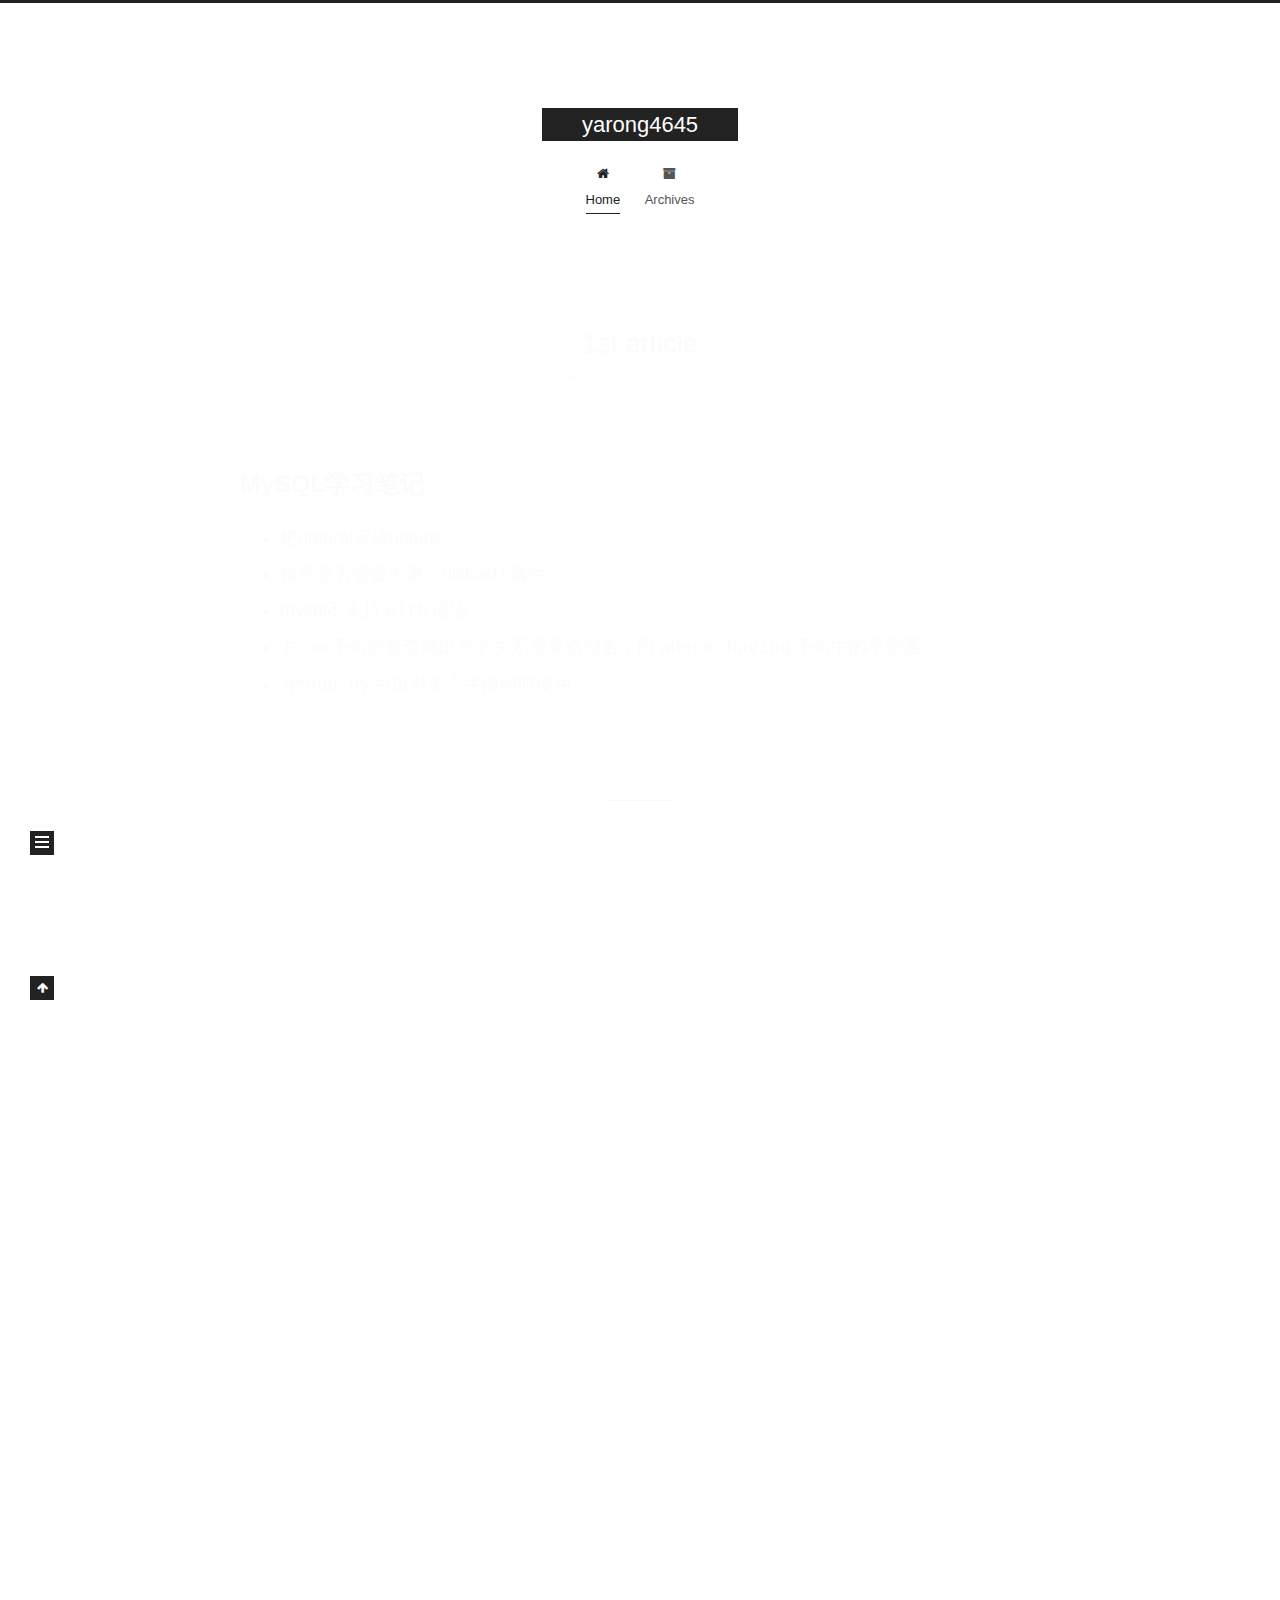
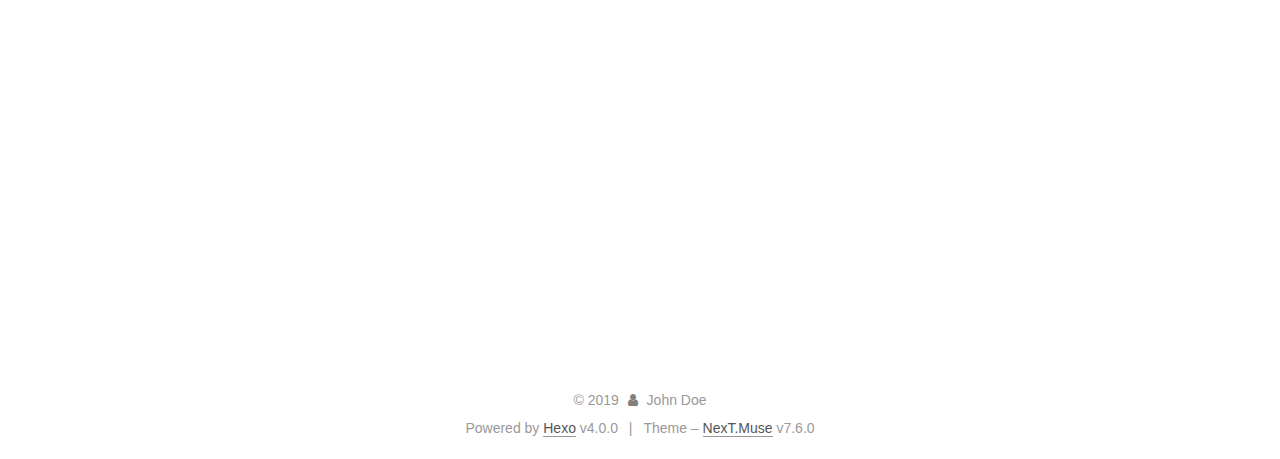
==== commit 7833380a: "Site updated: 2019-12-02 16:29:53" ====
--- a/index.html
+++ b/index.html
@@ -19,7 +19,7 @@
 <script id="hexo-configurations">
   var NexT = window.NexT || {};
   var CONFIG = {
-    hostname: new URL('http://yoursite.com').hostname,
+    hostname: new URL('https://yarong4645.top').hostname,
     root: '/',
     scheme: 'Muse',
     version: '7.6.0',
@@ -47,12 +47,12 @@
 
   <meta property="og:type" content="website">
 <meta property="og:title" content="yarong4645">
-<meta property="og:url" content="http:&#x2F;&#x2F;yoursite.com&#x2F;index.html">
+<meta property="og:url" content="https:&#x2F;&#x2F;yarong4645.top&#x2F;index.html">
 <meta property="og:site_name" content="yarong4645">
 <meta property="og:locale" content="en">
 <meta name="twitter:card" content="summary">
 
-<link rel="canonical" href="http://yoursite.com/">
+<link rel="canonical" href="https://yarong4645.top/">
 
 
 <script id="page-configurations">
@@ -165,7 +165,7 @@
   
   
   <article itemscope itemtype="http://schema.org/Article" class="post-block home" lang="en">
-    <link itemprop="mainEntityOfPage" href="http://yoursite.com/2019/12/02/1st-article/">
+    <link itemprop="mainEntityOfPage" href="https://yarong4645.top/2019/12/02/1st-article/">
 
     <span hidden itemprop="author" itemscope itemtype="http://schema.org/Person">
       <meta itemprop="image" content="/images/avatar.gif">
@@ -230,7 +230,7 @@
   
   
   <article itemscope itemtype="http://schema.org/Article" class="post-block home" lang="en">
-    <link itemprop="mainEntityOfPage" href="http://yoursite.com/2019/11/29/hello-world/">
+    <link itemprop="mainEntityOfPage" href="https://yarong4645.top/2019/11/29/hello-world/">
 
     <span hidden itemprop="author" itemscope itemtype="http://schema.org/Person">
       <meta itemprop="image" content="/images/avatar.gif">
--- a/css/main.css
+++ b/css/main.css
@@ -1167,7 +1167,7 @@
 }
 .links-of-author a::before,
 .links-of-author span.exturl::before {
-  background: #69332f;
+  background: #67ffe4;
   border-radius: 50%;
   content: ' ';
   display: inline-block;
